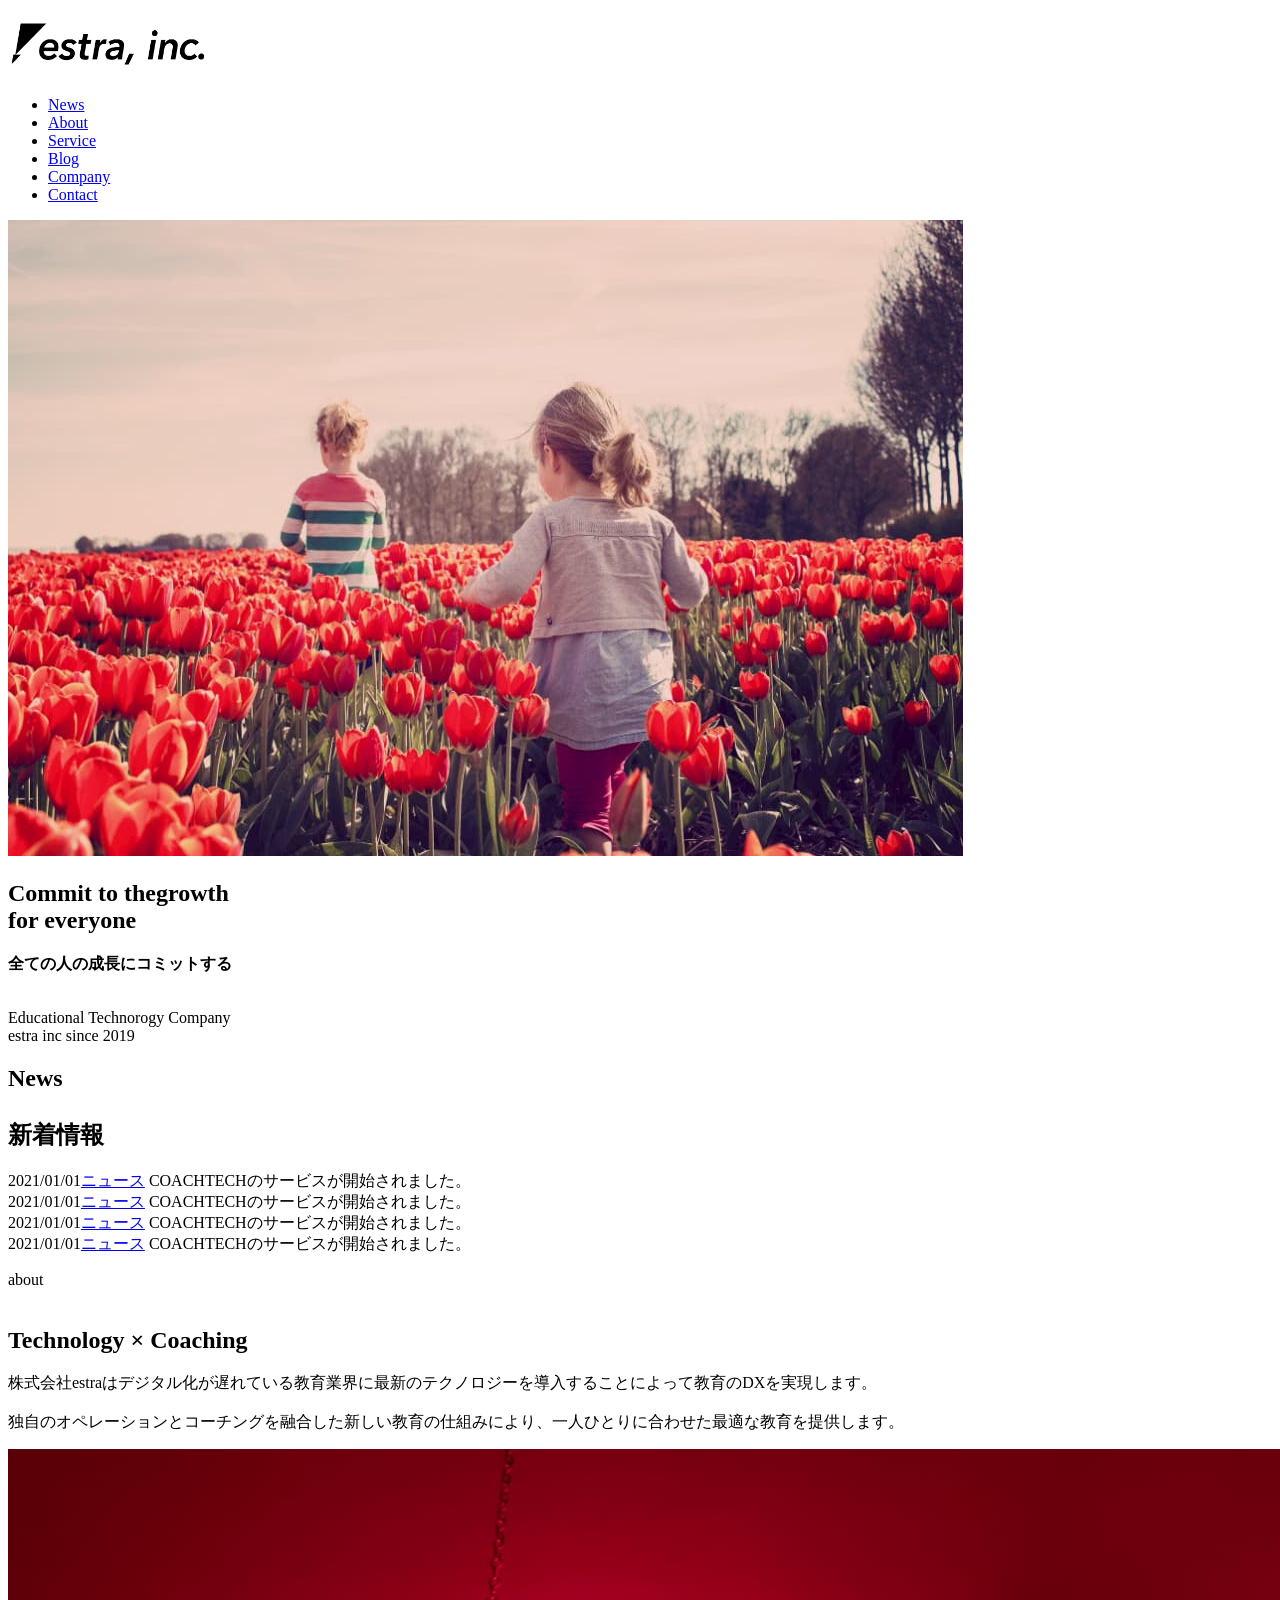
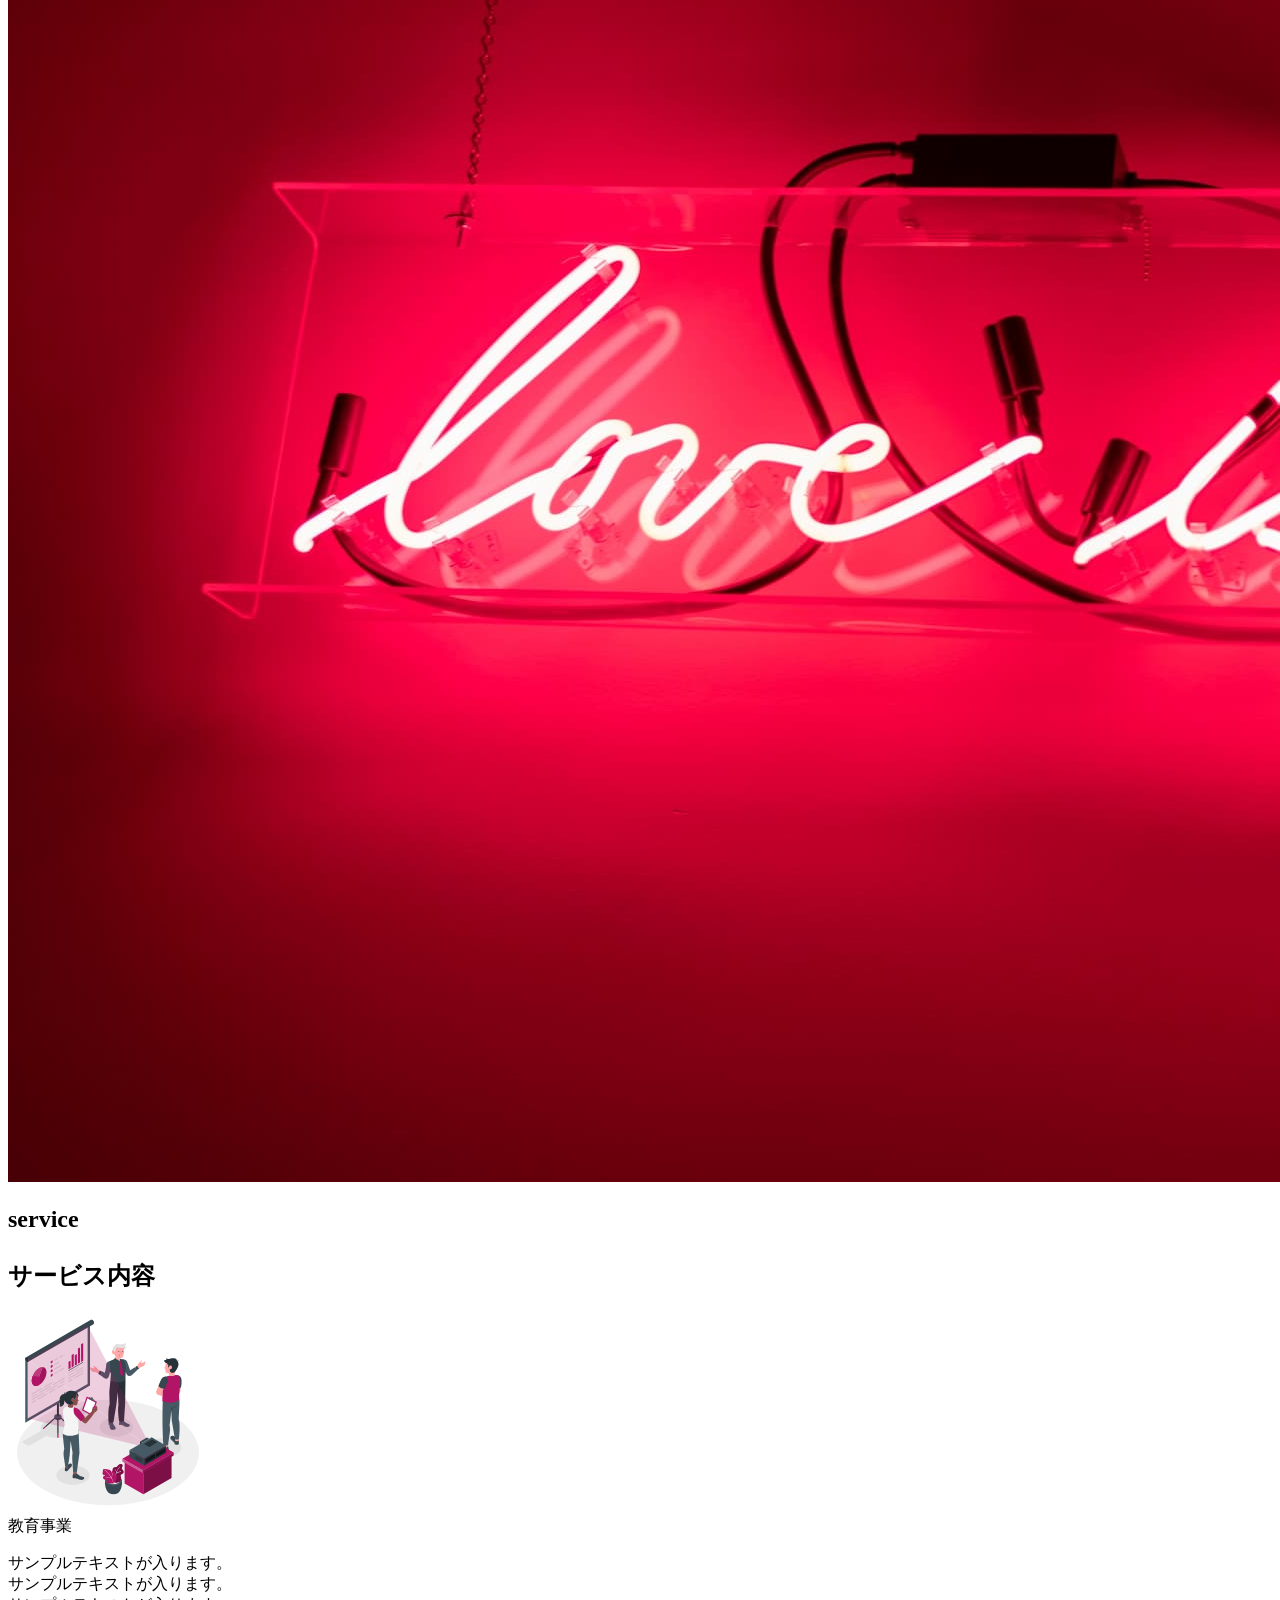
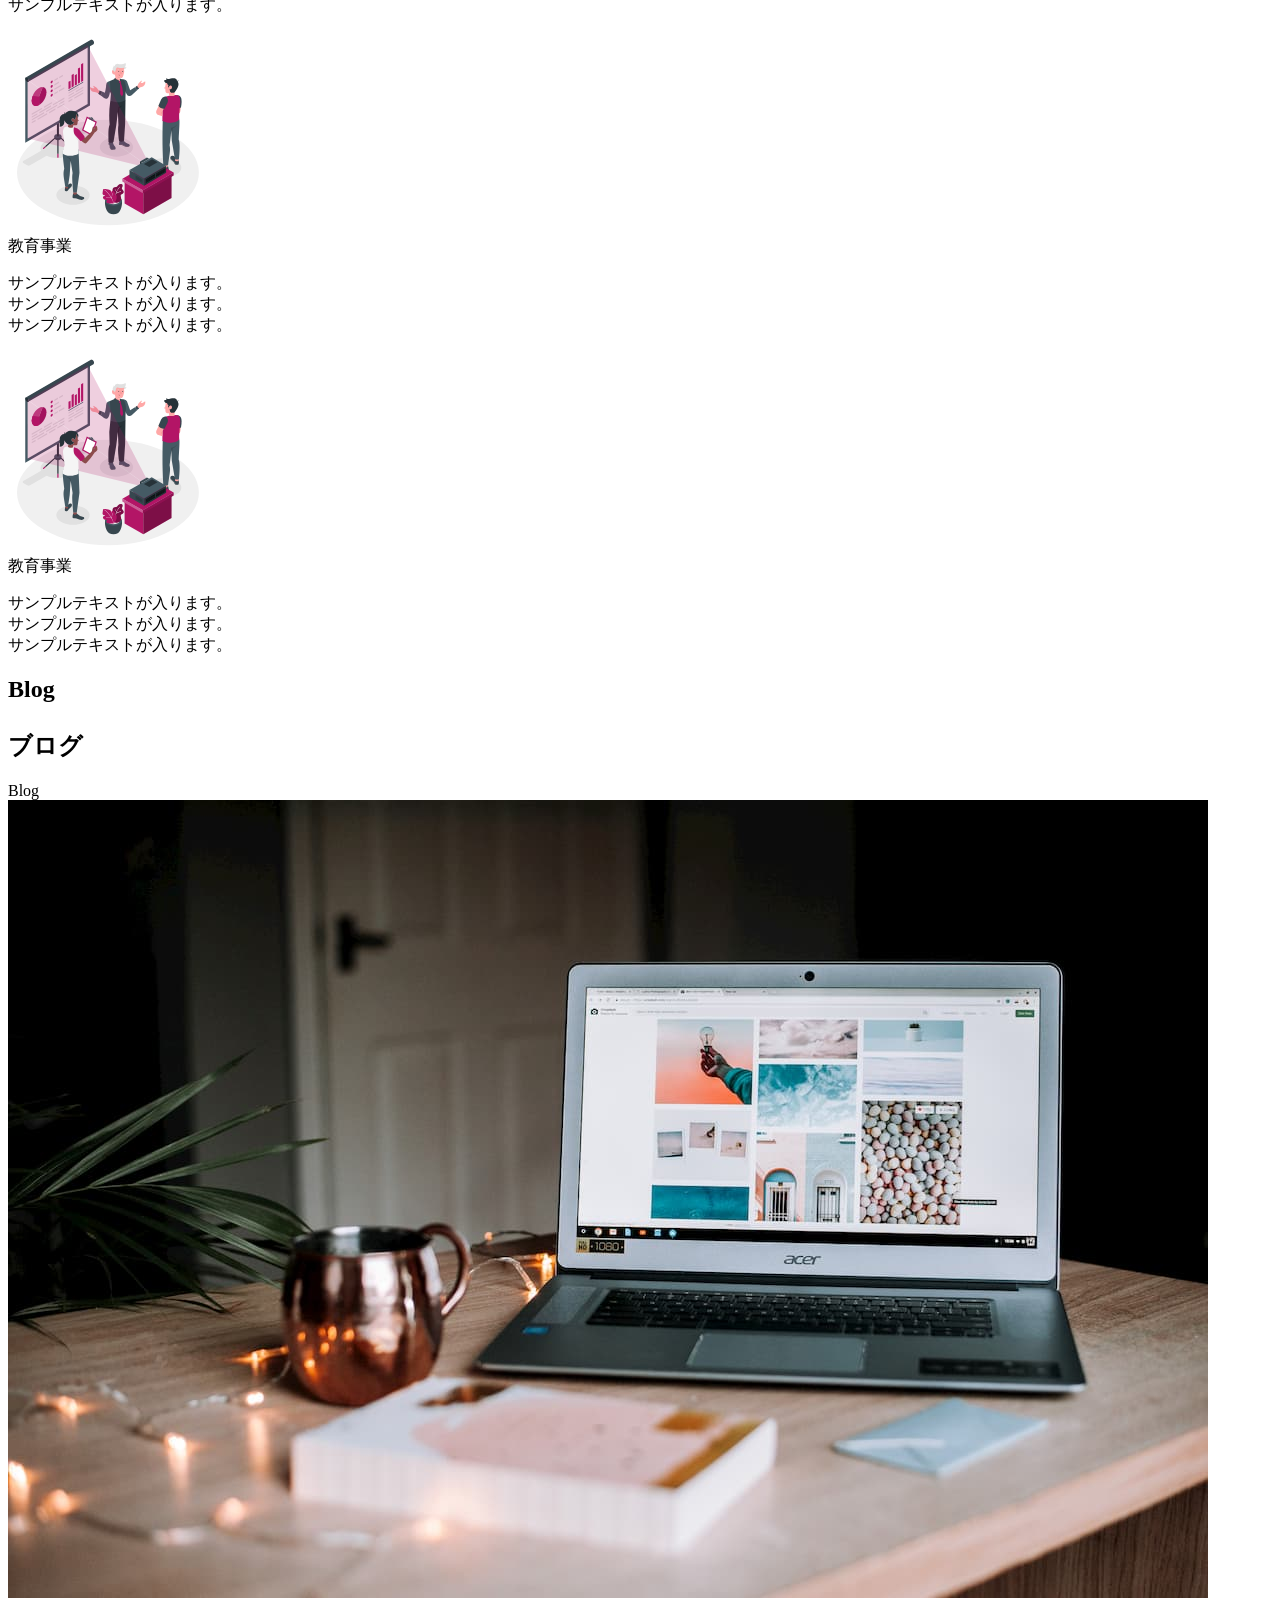
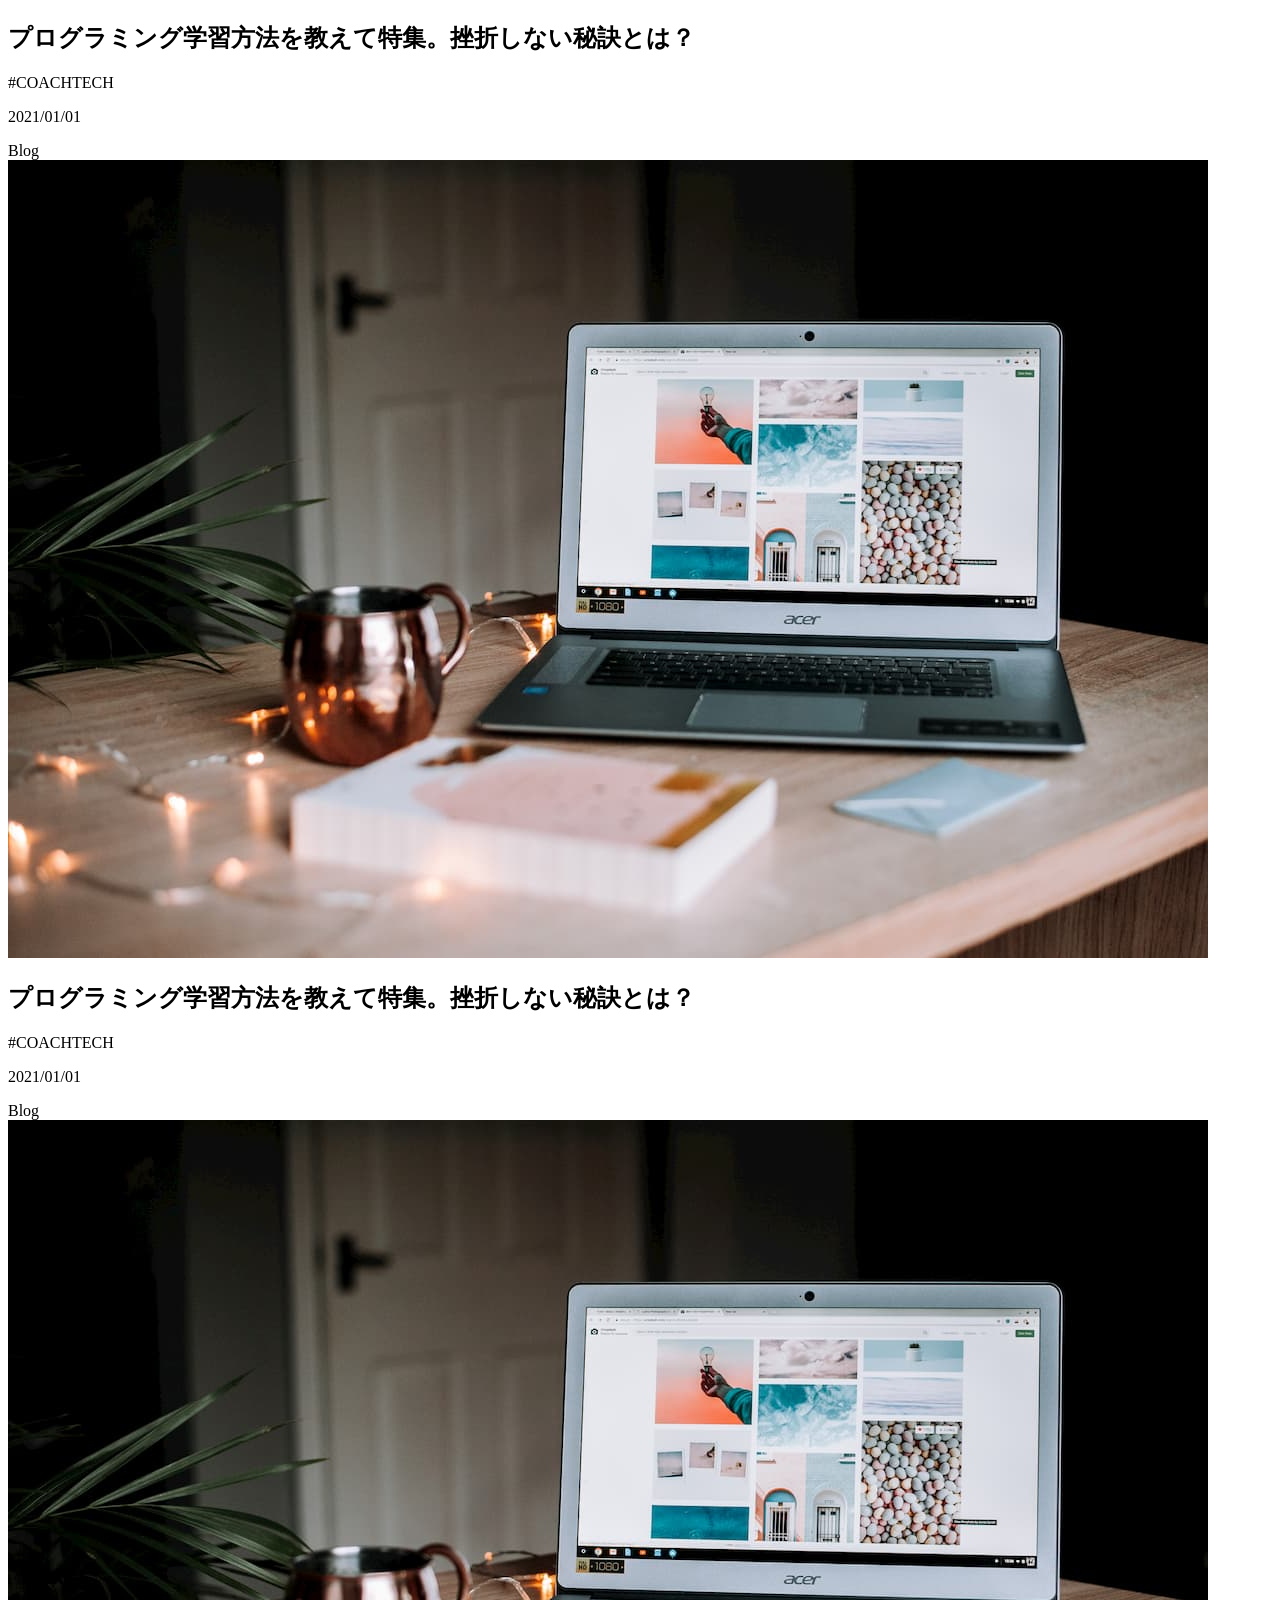
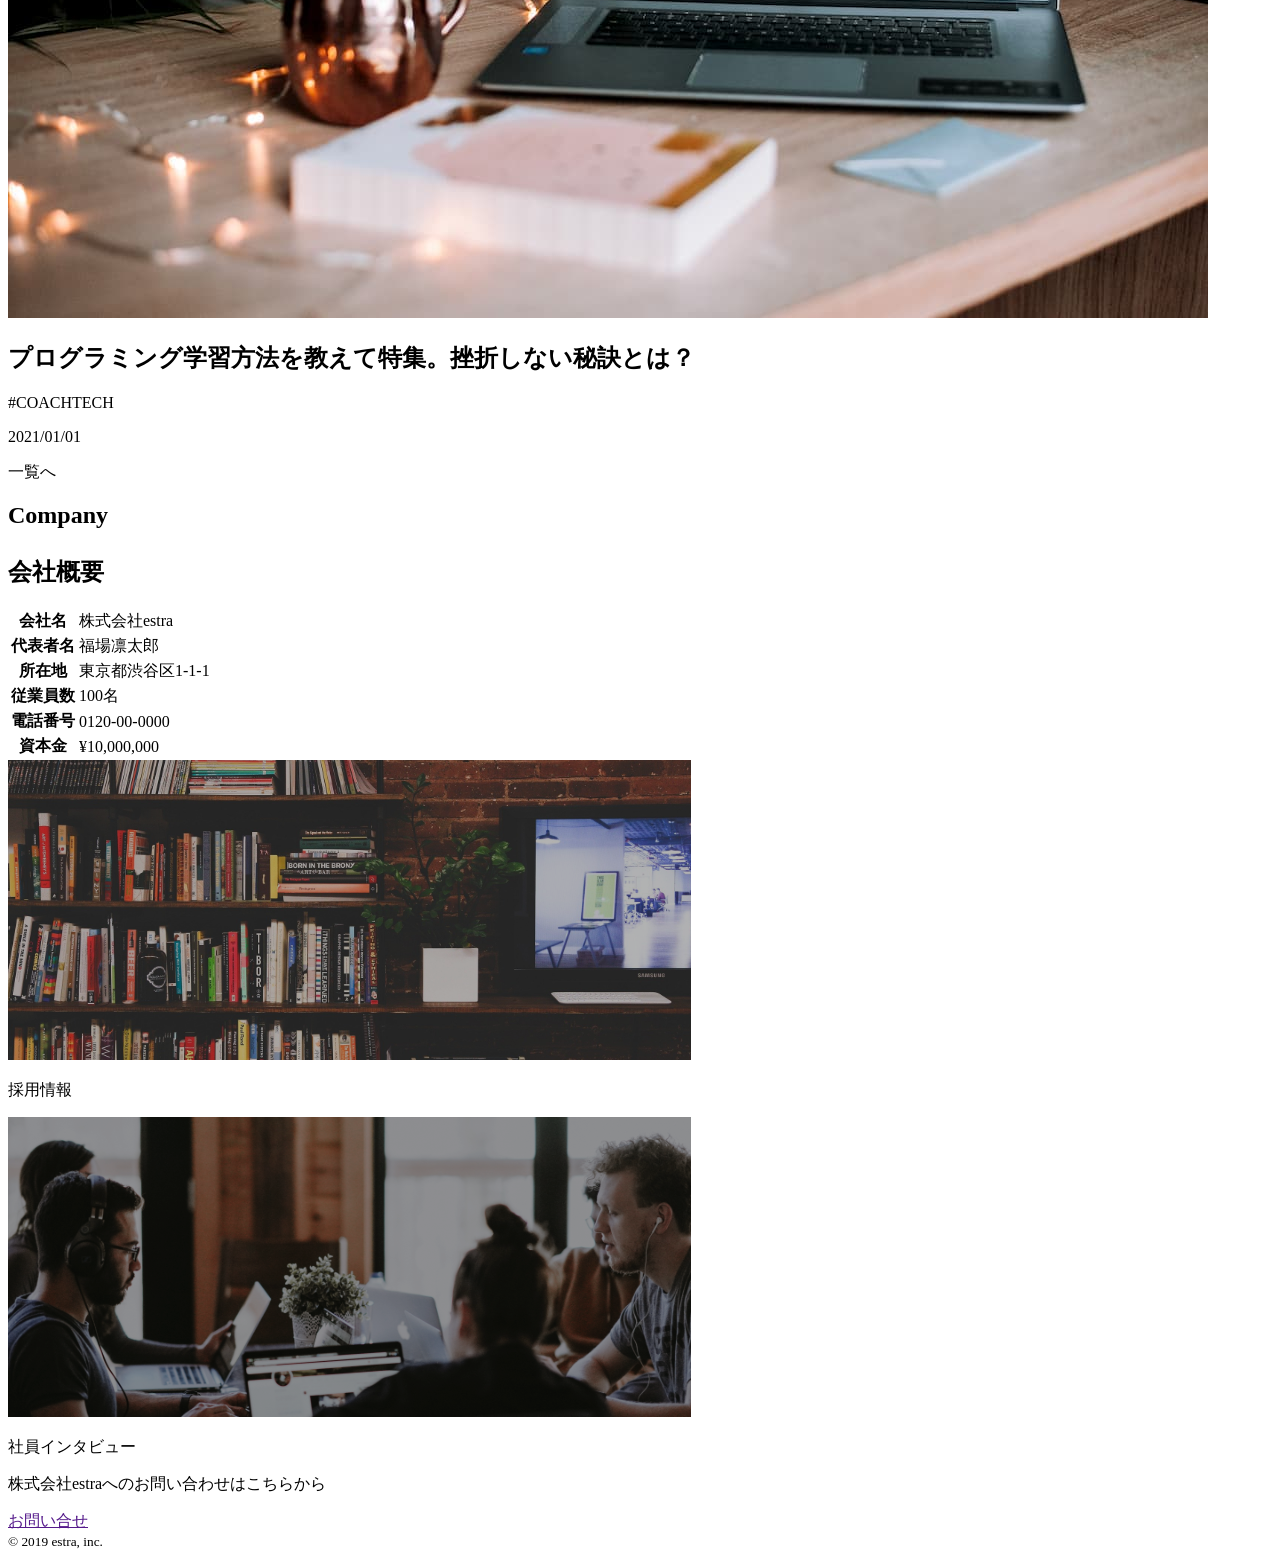
==== index.html @ 67d21d72 "first commit" ====
<!DOCTYPE html>
<html lang="ja">
<head>
  <meta charset="UTF-8">
  <meta name="viewport" content="width=device-width, initial-scale=1.0">
  <link rel="stylesheet" href="css/reset.css" />
  <link rel="stylesheet" href="css/style.css" />

  <link rel="preconnect" href="https://fonts.googleapis.com">
  <link rel="preconnect" href="https://fonts.gstatic.com" crossorigin>
  <link href="https://fonts.googleapis.com/css2?family=Indie+Flower&display=swap" rel="stylesheet">
  <title>20220106</title>
</head>

<body>
  <script src="js/main.js"></script>

  <header class="header">
    <h1 class="header-logo">
      <a href="index.html">
      <img src="img/estra_logo.png"width="200px"height="auto" alt="">
      </a>
    </h1>
    <nav class="header-nav">
      <ul class="header-nav-list">
        <li class="header-nav-item"><a href="news.html">News</a></li>
        <li class="header-nav-item"><a href="index.html">About</a></li>
        <li class="header-nav-item"><a href="service.html">Service</a></li>
        <li class="header-nav-item"><a href="blog.html">Blog</a></li>
        <li class="header-nav-item"><a href="company.html">Company</a></li>
        <li class="header-nav-item"><a href="contact.html">Contact</a></li>
      </ul>
    </nav>
  </header>


  <main  class="main">
    <div class="relative">
      <img class="relative__img" src="img/firstview.jpg" alt="">
      <h2 class="absolute">Commit to the<span class="font_test">growth</span><br>for everyone</h2>
      <strong class="strong">全ての人の<span class="font_test">成長</span>にコミットする</strong>
      <p class="relative"><br>Educational Technorogy Company<br>estra inc since 2019</p>
    </div>


  <div class="news">
    <div class="news__content">
      <h2 class="news__content-ttl"><div class="title-font">News</div><br>新着情報</h2>
        <dl>
          <dt>2021/01/01<a href="#">ニュース</a>  COACHTECHのサービスが開始されました。</dt>
          <dt>2021/01/01<a href="#">ニュース</a>  COACHTECHのサービスが開始されました。</dt>
          <dt>2021/01/01<a href="#">ニュース</a>  COACHTECHのサービスが開始されました。</dt>
          <dt>2021/01/01<a href="#">ニュース</a>  COACHTECHのサービスが開始されました。</dt>
        </dl>
    </div>
  </div>

    <div class="about__content-ttl">
      <div class="title-font">about</div><br>
      <h2 class="tech">Technology × Coaching</h2>
    </div>
    <div class="about">
      <div class="about__content">
        <p>株式会社estraはデジタル化が遅れている教育業界に最新のテクノロジーを導入することによって教育のDXを実現します。<br><br>独自のオペレーションとコーチングを融合した新しい教育の仕組みにより、一人ひとりに合わせた最適な教育を提供します。</p>
      </div>
      <div class="about__img">
        <img src="img/about.jpg" alt="">
      </div>
    </div>


  <div class="service">
    <div class="service__content">
      <h2 class="service__content-ttl"><div class="title-font">service</div><br>サービス内容</h2>
      <div class="grid__parent">
        <div class="box1">
          <div class="service__box1">
            <div class="card__img1">
              <img src="img/service__first.svg"width="200px"height="200px"alt="">
              <div class="service__ttl">教育事業</div>
              <p>サンプルテキストが入ります。<br>サンプルテキストが入ります。<br>サンプルテキストが入ります。</p>
            </div>
          </div>
        </div>
        <div class="box2">
          <div class="service__box2">
            <div class="service__img2">
              <img src="img/service__first.svg"width="200px"height="200px"alt="">
              <div class="service__ttl">教育事業</div>
              <p>サンプルテキストが入ります。<br>サンプルテキストが入ります。<br>サンプルテキストが入ります。</p>
            </div>
          </div>
        </div>
        <div class="box3">
          <div class="service__box3">
            <div class="service__img2">
              <img src="img/service__first.svg"width="200px"height="200px"alt="">
              <div class="service__ttl">教育事業</div>
              <p>サンプルテキストが入ります。<br>サンプルテキストが入ります。<br>サンプルテキストが入ります。</p>
            </div>
          </div>
        </div>
      </div>
    </div>
  </div>




<div class="blog">
  <div class="blog__content">
    <h2 class="blog__content-ttl"><div class="title-font">Blog</div><br>ブログ</h2>
    <div class="flex__item">
      <div class="practice__card">
        <div class="card__cat">Blog</div>
          <div class="card__img">
            <img src="img/blog__first.jpg" alt="">
          </div>
        <div class="card__content">
          <h2 class="card__ttl">プログラミング学習方法を教えて特集。挫折しない秘訣とは？</h2>
          <div class="tag">
            <p class="card__tag">#COACHTECH</p>
            <p class="card__date">2021/01/01</p>
          </div>
        </div>
      </div>
      <div class="practice__card">
        <div class="card__cat">Blog</div>
          <div class="card__img">
            <img src="img/blog__first.jpg" alt="">
          </div>
        <div class="card__content">
          <h2 class="card__ttl">プログラミング学習方法を教えて特集。挫折しない秘訣とは？</h2>
          <div class="tag">
            <p class="card__tag">#COACHTECH</p>
            <p class="card__date">2021/01/01</p>
          </div>
        </div>
      </div>
      <div class="practice__card">
        <div class="card__cat">Blog</div>
          <div class="card__img">
            <img src="img/blog__first.jpg" alt="">
          </div>
        <div class="card__content">
          <h2 class="card__ttl">プログラミング学習方法を教えて特集。挫折しない秘訣とは？</h2>
        <div class="tag">
          <p class="card__tag">#COACHTECH</p>
          <p class="card__date">2021/01/01</p>
        </div>
      </div>
    </div>
  </div>
    <a class="list__btn">一覧へ</a>
</div>


<div class="company">
  <div class="company__content">
    <h2 class="company__content-ttl"><div class="title-font">Company</div><br>会社概要</h2></div>
      <table>
        <tr>
          <th>会社名</th>
          <td>株式会社estra</td>
        </tr>
        <tr>
          <th>代表者名</th>
          <td>福場凛太郎</td>
        </tr>
        <tr>
          <th>所在地</th>
          <td>東京都渋谷区1-1-1</td>
        </tr>
        <tr>
          <th>従業員数</th>
          <td>100名</td>
        </tr>
        <tr>
          <th>電話番号</th>
          <td>0120-00-0000</td>
        </tr>
        <tr>
          <th>資本金</th>
          <td>¥10,000,000</td>
        </tr>
      </table>
    </div>
  </div>
</div>





    <div class="link">
      <div class="recruit">
        <img class="recruit"src="img/recruit.png" alt="">
        <p class="absolute1">採用情報</p>
      </div>
      <div class="interview">
        <img class="interview"src="img/interview.png" alt="">
        <p class="absolute2">社員インタビュー</p>
      </div>
    </div>


    <p class="cv">株式会社estraへのお問い合わせはこちらから</p>
      <div class="v_line_fix"></div>
      <a href=""class="cv_btn">お問い合せ</a>


</main>











    <footer">
      <div class="footer__content">
        <small>&copy; 2019 estra, inc.</small>
      </div>
    </footer>




  </body>
</html>
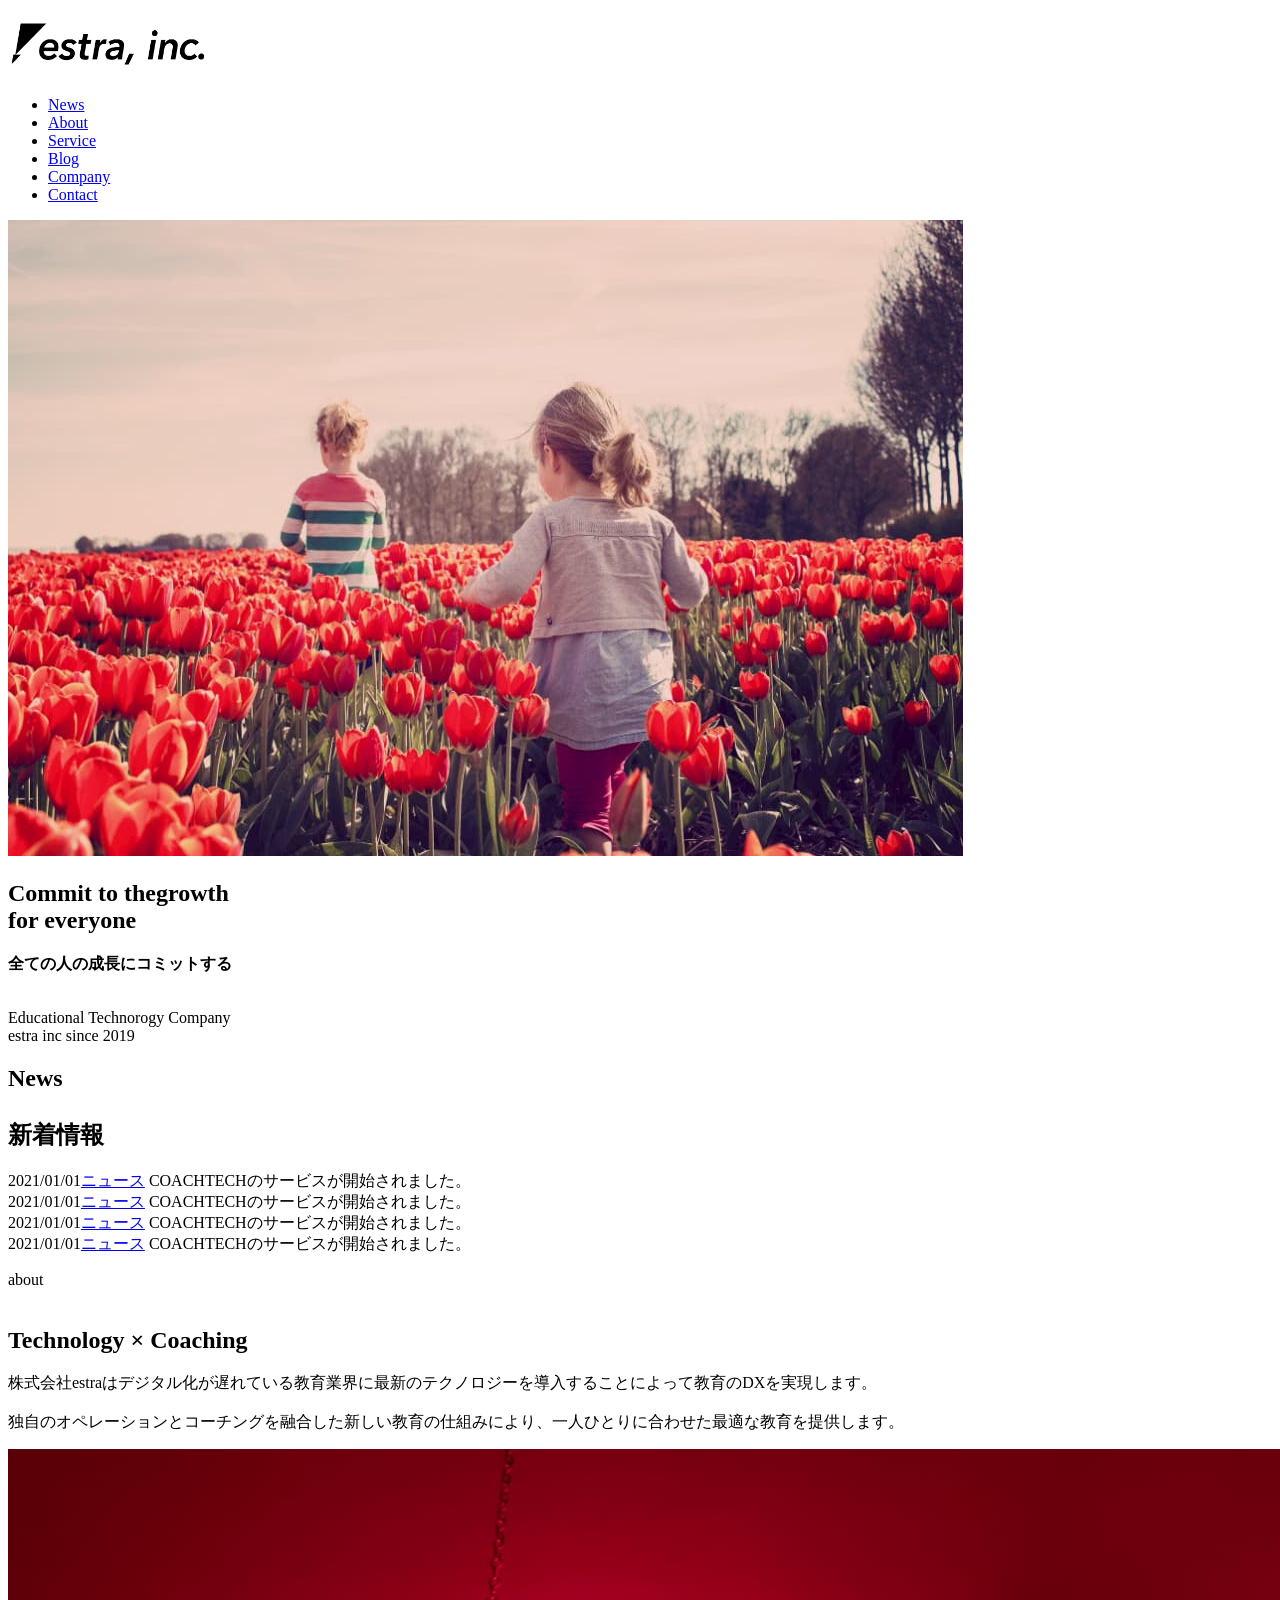
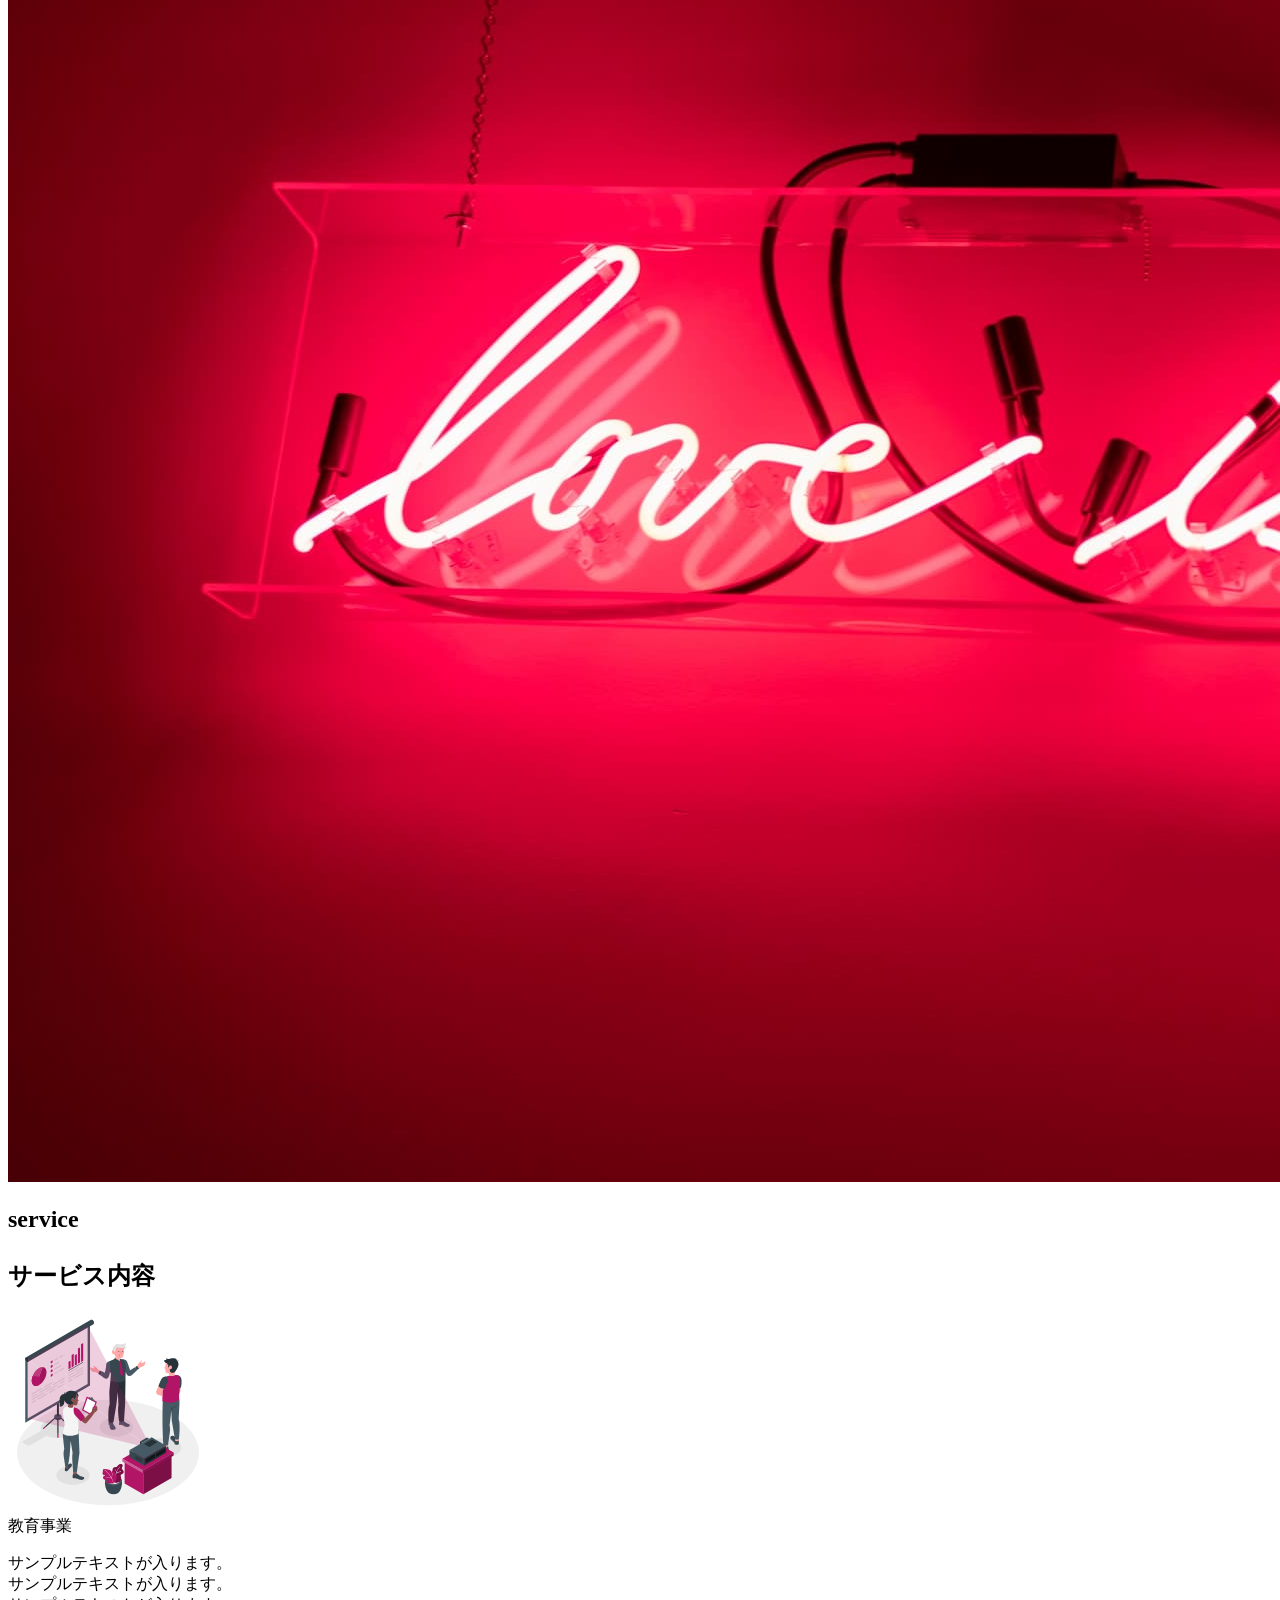
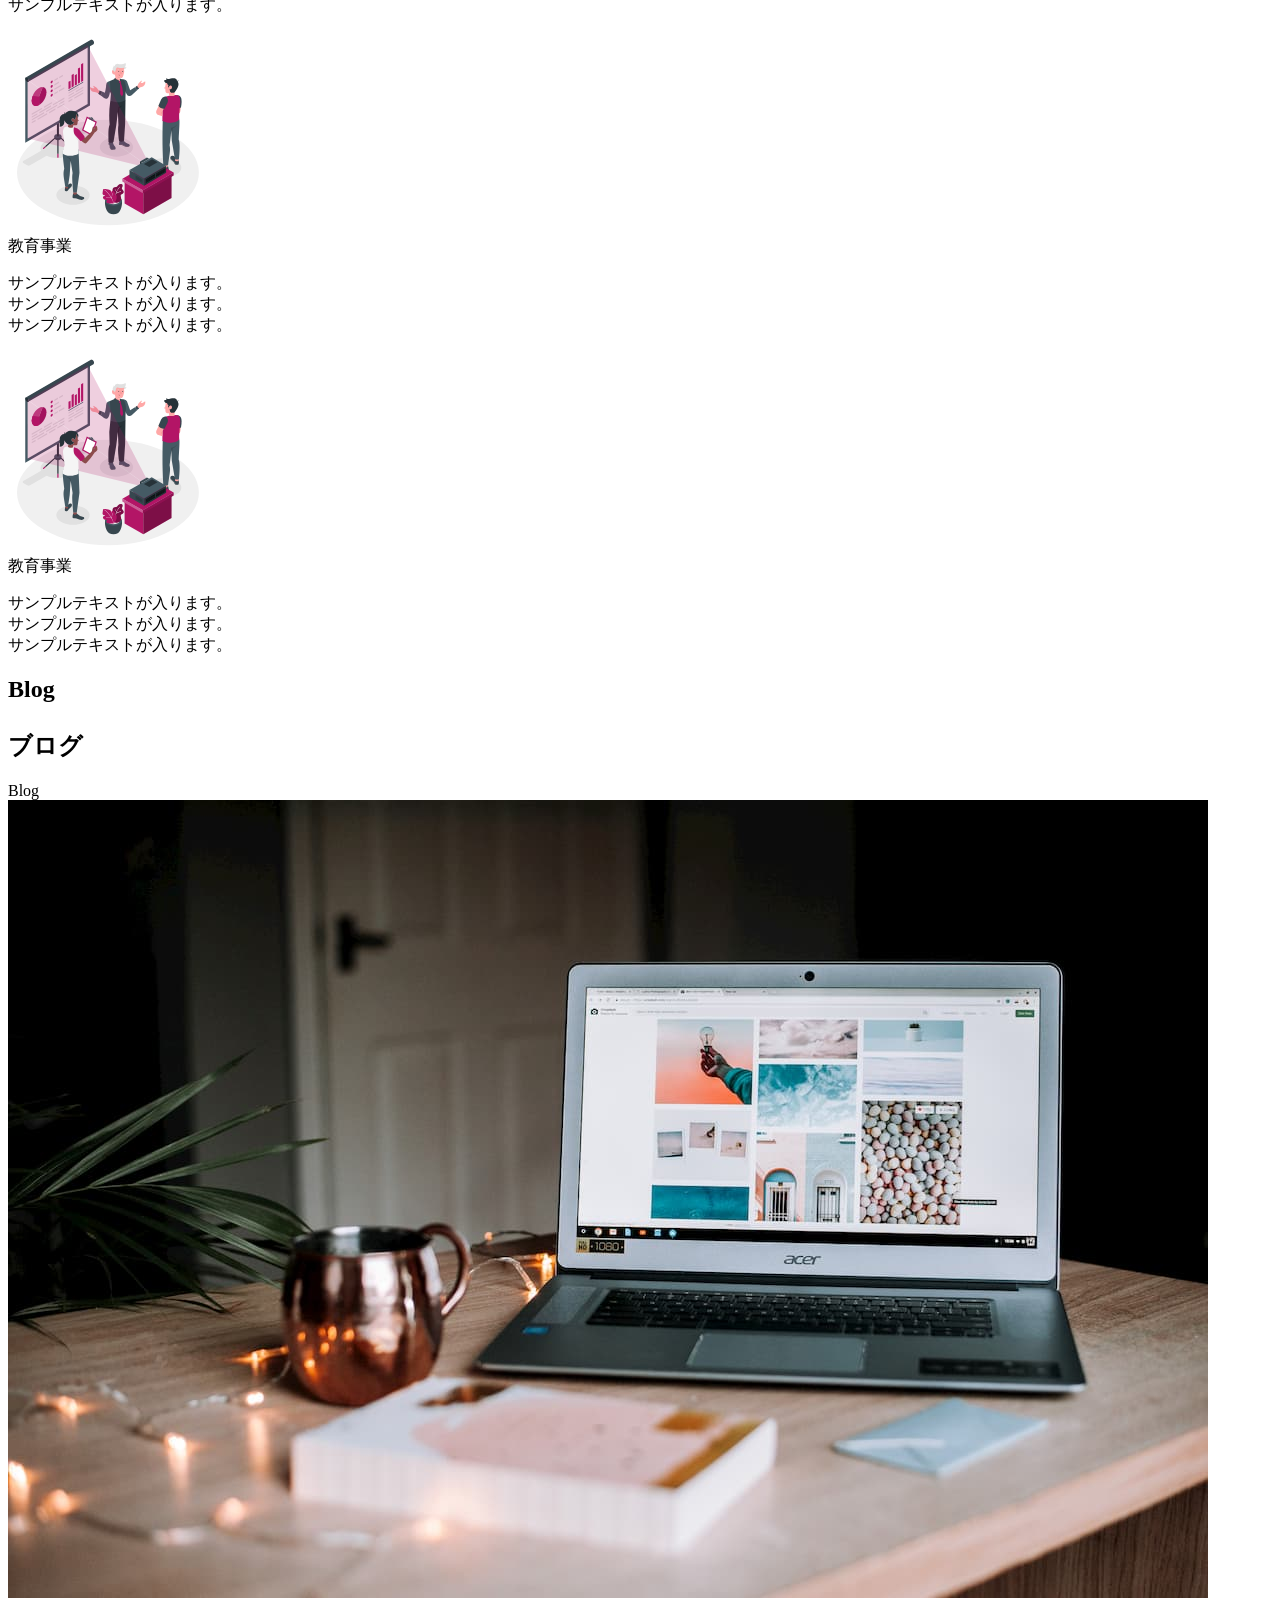
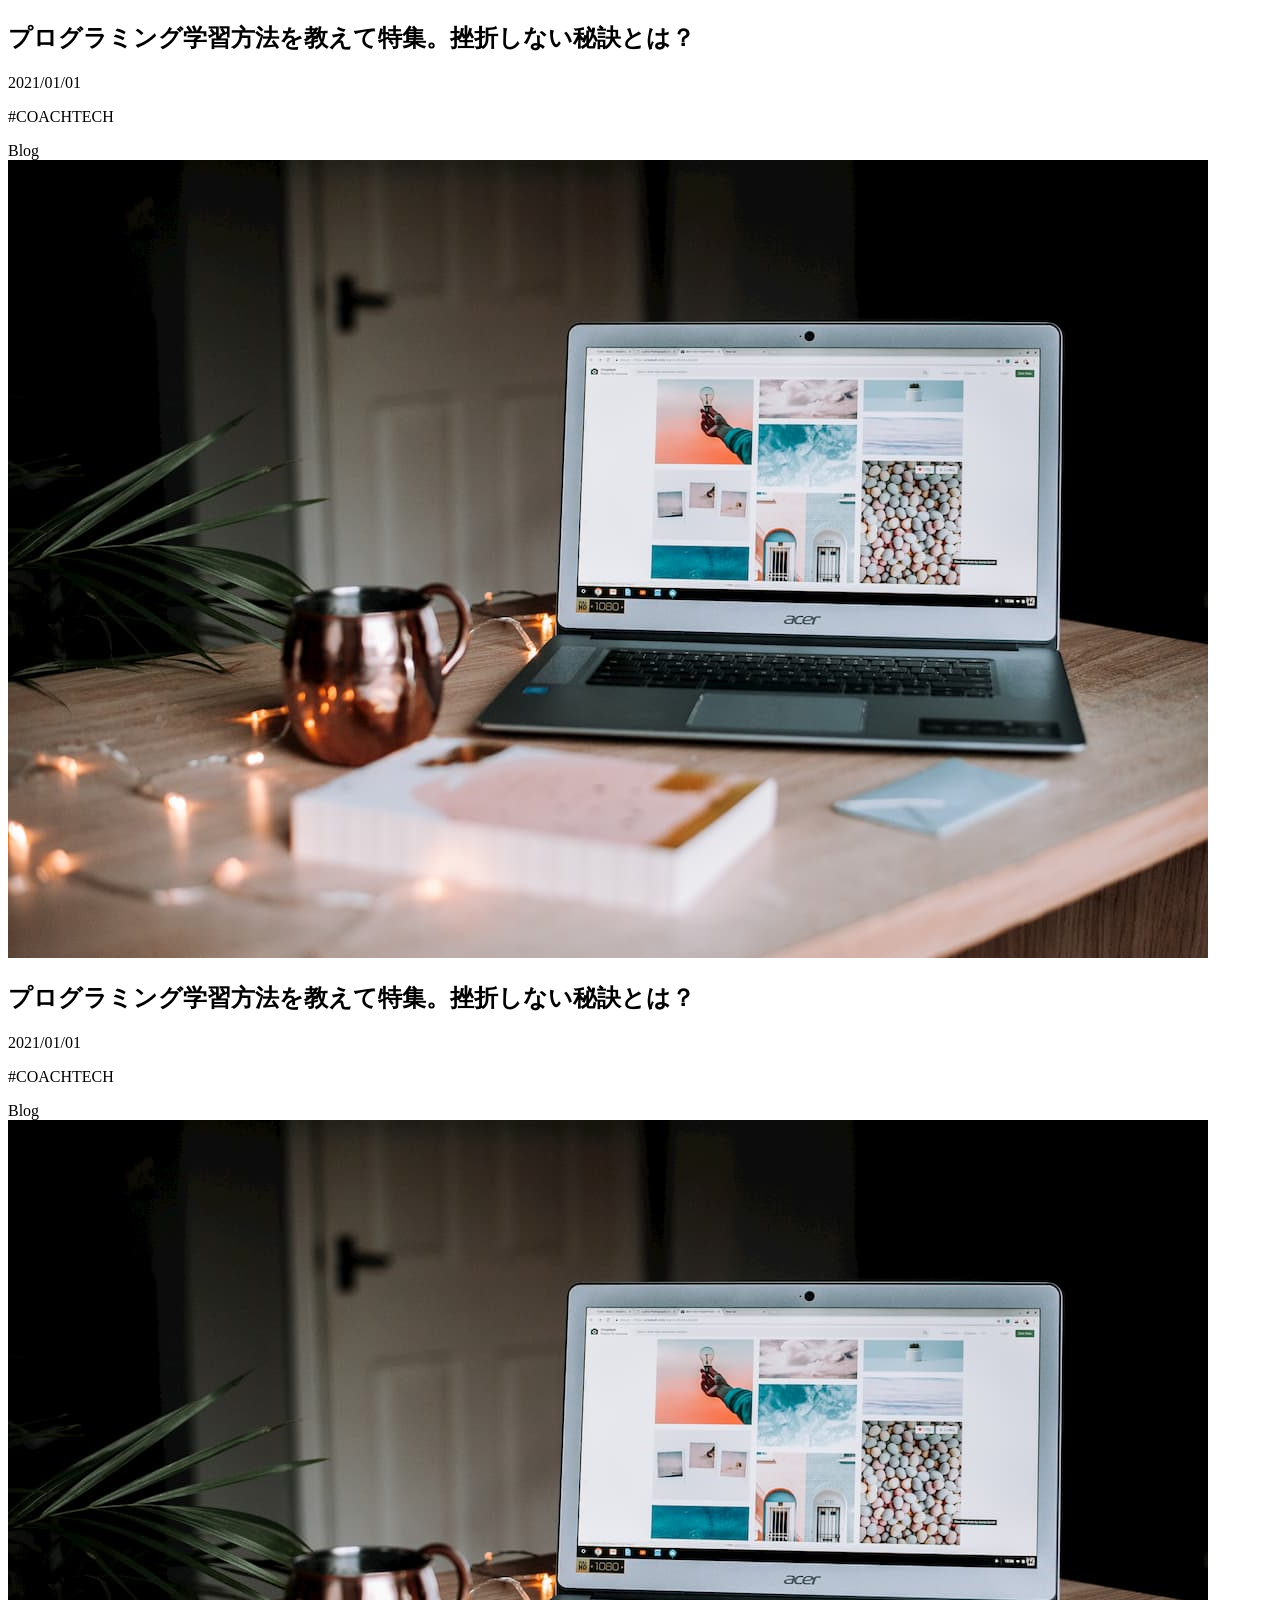
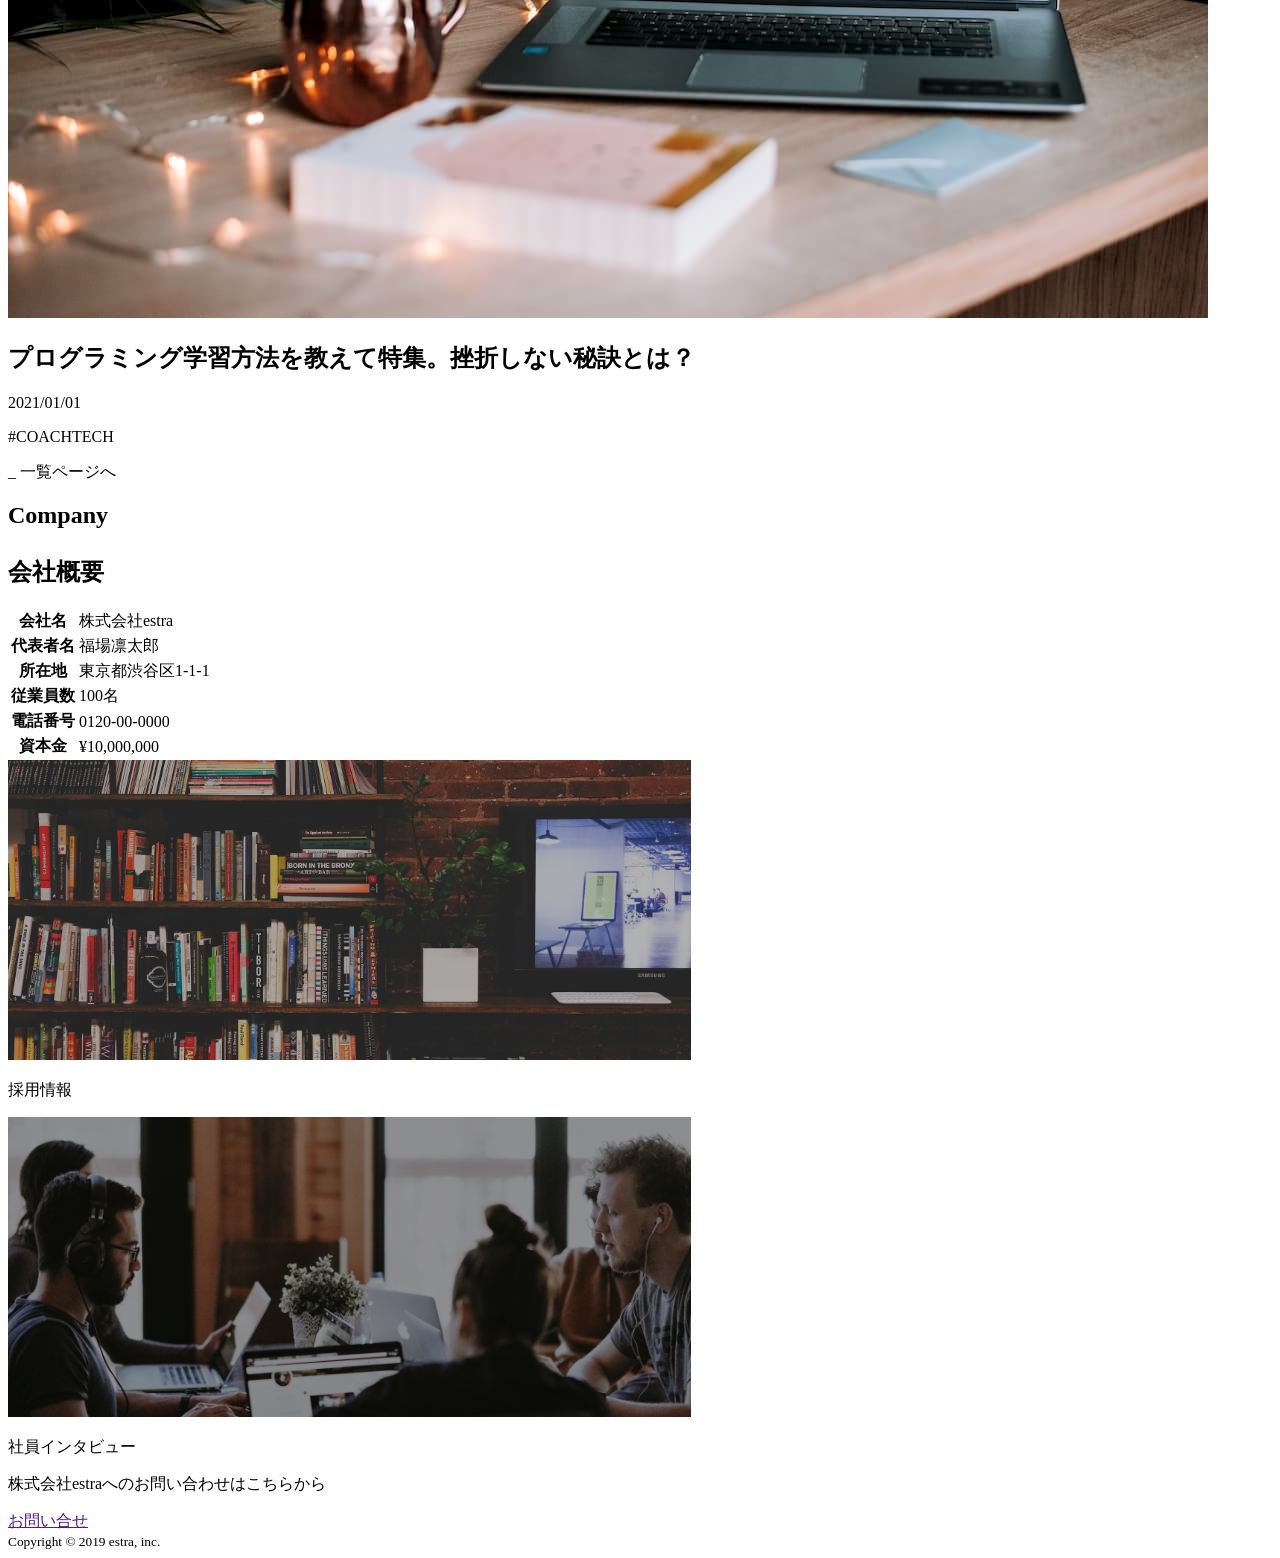
==== commit c8da0a68: "firstcommit" ====
--- a/index.html
+++ b/index.html
@@ -42,10 +42,9 @@
       <p class="relative"><br>Educational Technorogy Company<br>estra inc since 2019</p>
     </div>
 
-
+  <h2 class="news__content-ttl"><div class="title-font">News</div><br>新着情報</h2>
   <div class="news">
     <div class="news__content">
-      <h2 class="news__content-ttl"><div class="title-font">News</div><br>新着情報</h2>
         <dl>
           <dt>2021/01/01<a href="#">ニュース</a>  COACHTECHのサービスが開始されました。</dt>
           <dt>2021/01/01<a href="#">ニュース</a>  COACHTECHのサービスが開始されました。</dt>
@@ -107,51 +106,55 @@
 
 
 
-<div class="blog">
-  <div class="blog__content">
-    <h2 class="blog__content-ttl"><div class="title-font">Blog</div><br>ブログ</h2>
-    <div class="flex__item">
-      <div class="practice__card">
-        <div class="card__cat">Blog</div>
+
+  <div class="blog">
+    <div class="blog__content">
+      <h2 class="blog__content-ttl"><div class="title-font">Blog</div><br>ブログ</h2>
+      <div class="flex__item">
+        <div class="practice__card">
+          <div class="card__cat">Blog</div>
           <div class="card__img">
             <img src="img/blog__first.jpg" alt="">
           </div>
-        <div class="card__content">
-          <h2 class="card__ttl">プログラミング学習方法を教えて特集。挫折しない秘訣とは？</h2>
-          <div class="tag">
-            <p class="card__tag">#COACHTECH</p>
-            <p class="card__date">2021/01/01</p>
-          </div>
-        </div>
-      </div>
-      <div class="practice__card">
-        <div class="card__cat">Blog</div>
-          <div class="card__img">
-            <img src="img/blog__first.jpg" alt="">
-          </div>
-        <div class="card__content">
-          <h2 class="card__ttl">プログラミング学習方法を教えて特集。挫折しない秘訣とは？</h2>
-          <div class="tag">
-            <p class="card__tag">#COACHTECH</p>
-            <p class="card__date">2021/01/01</p>
-          </div>
-        </div>
-      </div>
-      <div class="practice__card">
-        <div class="card__cat">Blog</div>
-          <div class="card__img">
-            <img src="img/blog__first.jpg" alt="">
-          </div>
-        <div class="card__content">
-          <h2 class="card__ttl">プログラミング学習方法を教えて特集。挫折しない秘訣とは？</h2>
-        <div class="tag">
-          <p class="card__tag">#COACHTECH</p>
-          <p class="card__date">2021/01/01</p>
-        </div>
-      </div>
-    </div>
-  </div>
-    <a class="list__btn">一覧へ</a>
+          <div class="card__content">
+            <h2 class="card__ttl">プログラミング学習方法を教えて特集。挫折しない秘訣とは？</h2>
+            <div class="tag">
+              <p>2021/01/01</p>
+              <p>#COACHTECH</p>
+            </div>
+          </div>
+        </div>
+        <div class="practice__card">
+          <div class="card__cat">Blog</div>
+            <div class="card__img">
+              <img src="img/blog__first.jpg" alt="">
+            </div>
+          <div class="card__content">
+            <h2 class="card__ttl">プログラミング学習方法を教えて特集。挫折しない秘訣とは？</h2>
+              <div class="tag">
+                <p>2021/01/01</p>
+                <p>#COACHTECH</p>
+              </div>
+            </div>
+          </div>
+        <div class="practice__card">
+          <div class="card__cat">Blog</div>
+            <div class="card__img">
+              <img src="img/blog__first.jpg" alt="">
+            </div>
+          <div class="card__content">
+            <h2 class="card__ttl">プログラミング学習方法を教えて特集。挫折しない秘訣とは？</h2>
+            <div class="tag">
+              <p>2021/01/01</p>
+              <p>#COACHTECH</p>
+            </div>
+          </div>
+        </div>
+    </div>
+  </div>
+    <div class="blog_link">_
+      <a class="list__btn">一覧ページへ</a>
+    </div>
 </div>
 
 
@@ -206,7 +209,7 @@
 
     <p class="cv">株式会社estraへのお問い合わせはこちらから</p>
       <div class="v_line_fix"></div>
-      <a href=""class="cv_btn">お問い合せ</a>
+      <a href=""class="cv_btn"> お問い合せ</a>
 
 
 </main>
@@ -222,8 +225,8 @@
 
 
     <footer">
-      <div class="footer__content">
-        <small>&copy; 2019 estra, inc.</small>
+      <div class="footer">
+        <small>Copyright &copy; 2019 estra, inc.</small>
       </div>
     </footer>
 
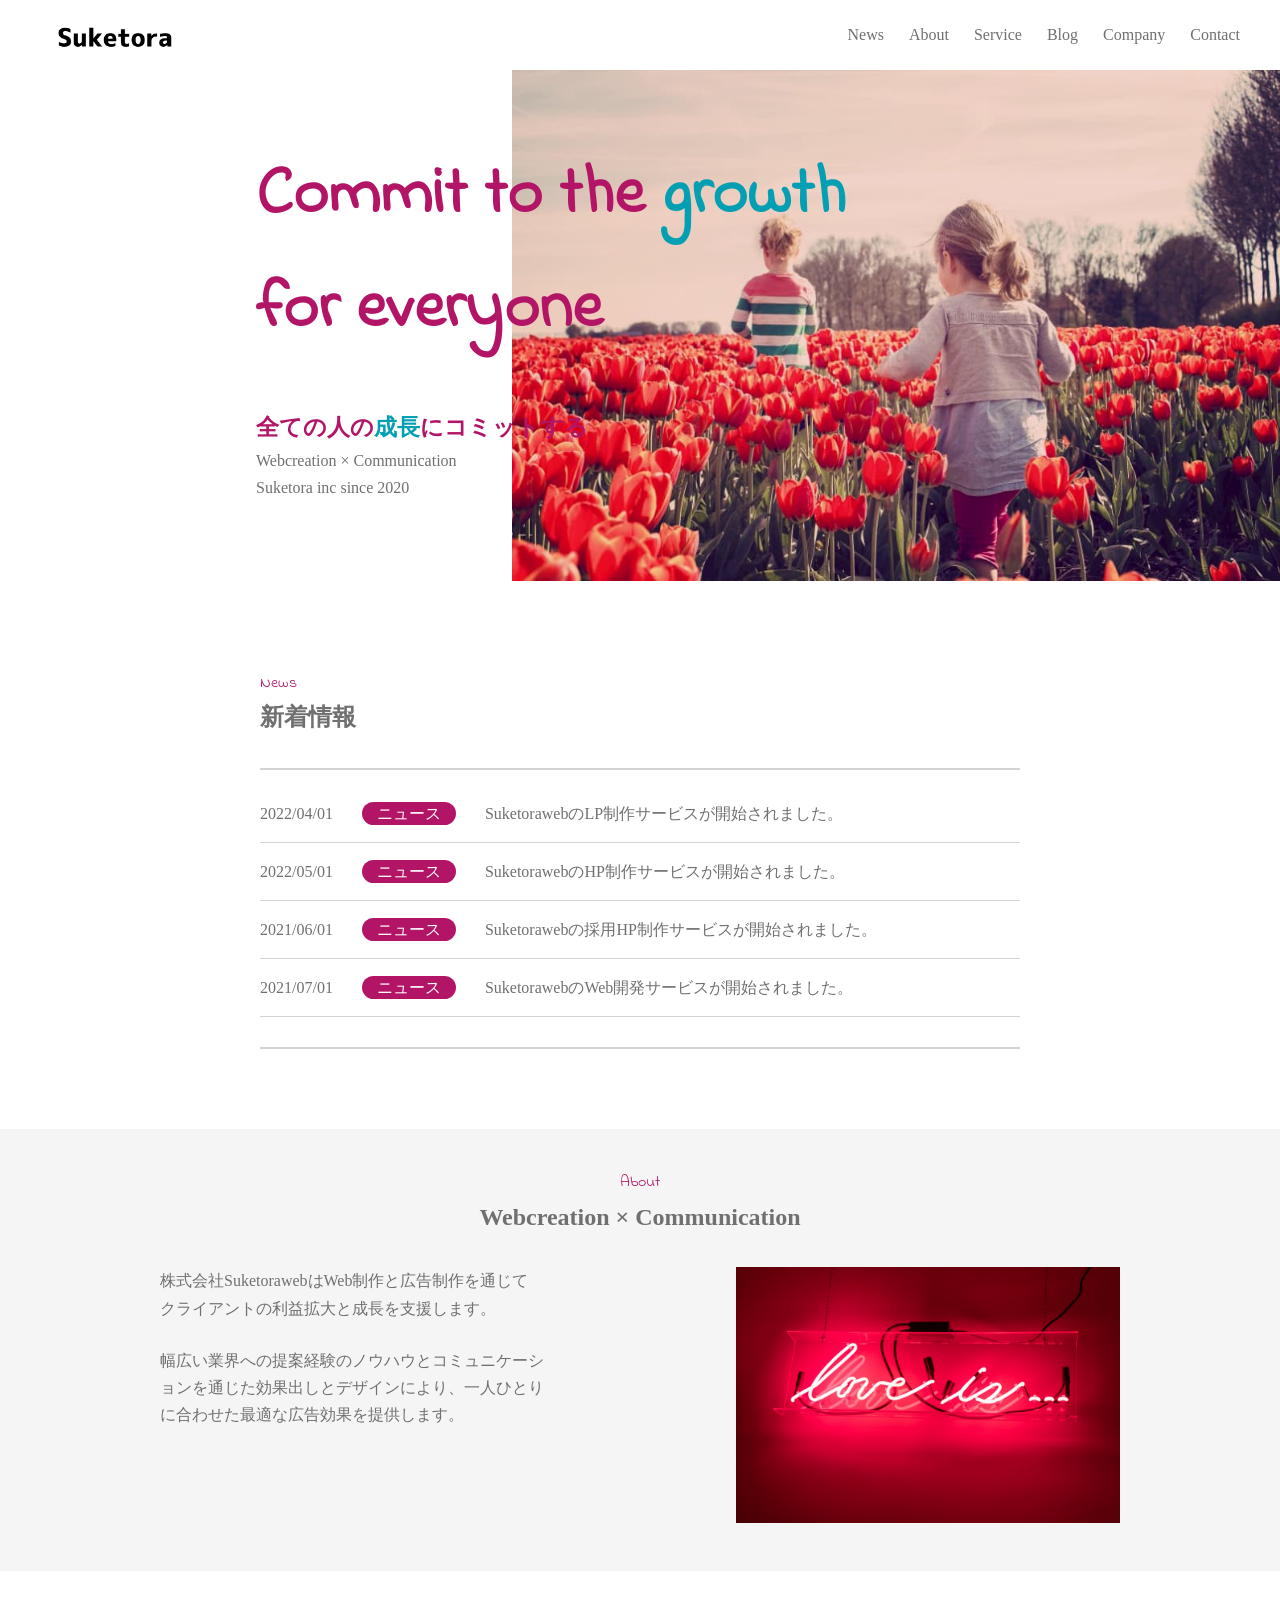
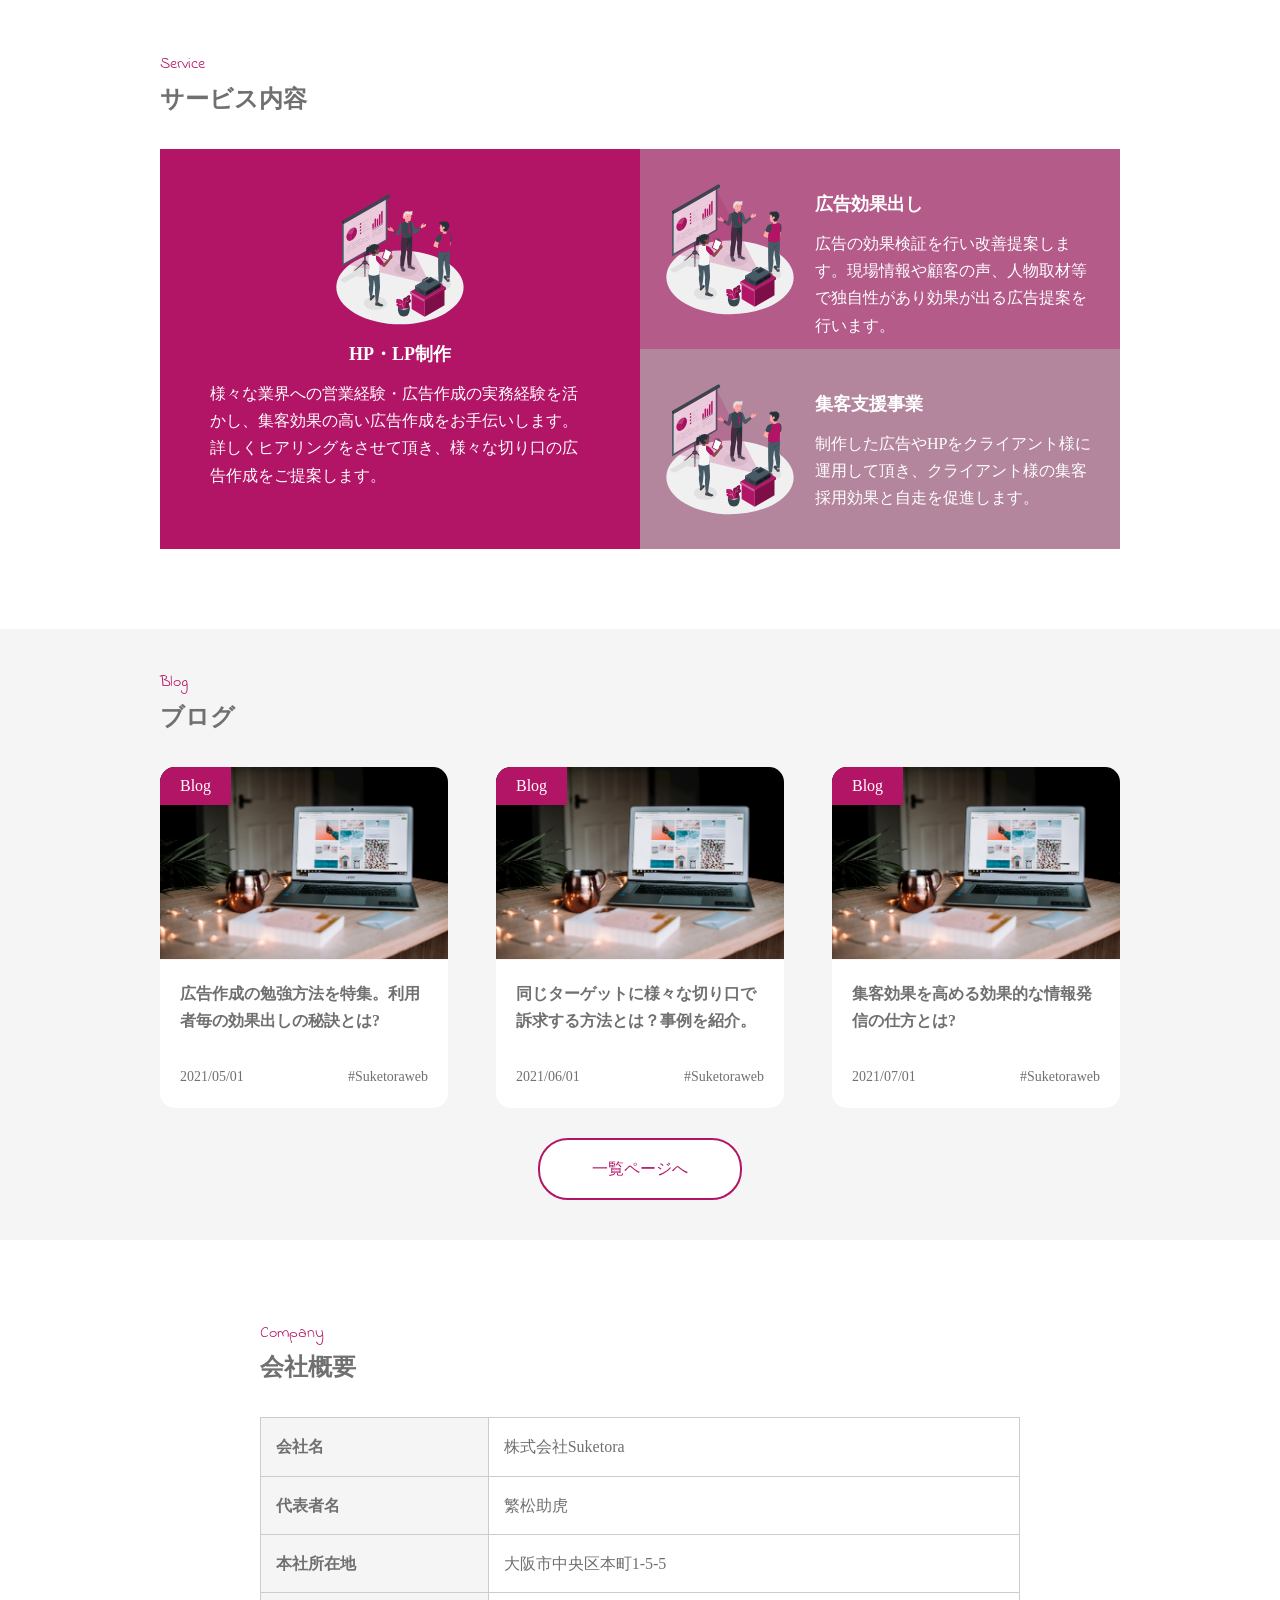
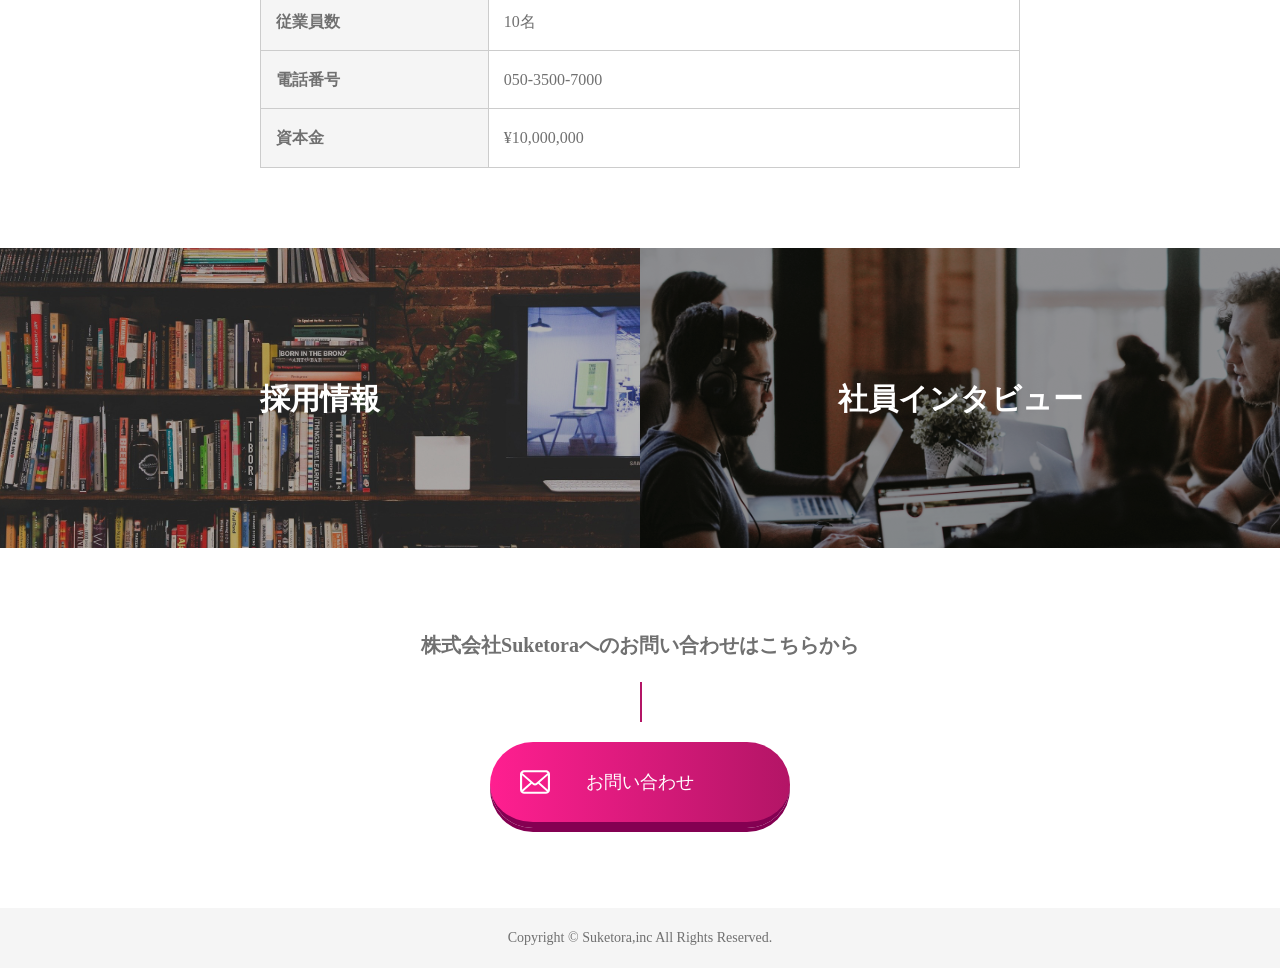
==== commit 36b347c9: "update" ====
--- a/index.html
+++ b/index.html
@@ -1,237 +1,222 @@
 <!DOCTYPE html>
-<html lang="ja">
+<html lang="jp">
 <head>
-  <meta charset="UTF-8">
-  <meta name="viewport" content="width=device-width, initial-scale=1.0">
-  <link rel="stylesheet" href="css/reset.css" />
-  <link rel="stylesheet" href="css/style.css" />
-
-  <link rel="preconnect" href="https://fonts.googleapis.com">
-  <link rel="preconnect" href="https://fonts.gstatic.com" crossorigin>
-  <link href="https://fonts.googleapis.com/css2?family=Indie+Flower&display=swap" rel="stylesheet">
-  <title>20220106</title>
+    <meta charset="UTF-8">
+    <meta name="viewport" content="width=device-width, initial-scale=1.0">
+    <link rel="stylesheet" href="css/reset.css">
+    <link rel="stylesheet" href="css/style.css">
+    <title>CSS</title>
+    <link rel="preconnect" href="https://fonts.gstatic.com">
+    <link href="https://fonts.googleapis.com/css2?family=Indie+Flower&display=swap" rel="stylesheet">
 </head>
-
 <body>
-  <script src="js/main.js"></script>
-
-  <header class="header">
-    <h1 class="header-logo">
-      <a href="index.html">
-      <img src="img/estra_logo.png"width="200px"height="auto" alt="">
-      </a>
-    </h1>
-    <nav class="header-nav">
-      <ul class="header-nav-list">
-        <li class="header-nav-item"><a href="news.html">News</a></li>
-        <li class="header-nav-item"><a href="index.html">About</a></li>
-        <li class="header-nav-item"><a href="service.html">Service</a></li>
-        <li class="header-nav-item"><a href="blog.html">Blog</a></li>
-        <li class="header-nav-item"><a href="company.html">Company</a></li>
-        <li class="header-nav-item"><a href="contact.html">Contact</a></li>
-      </ul>
-    </nav>
-  </header>
-
-
-  <main  class="main">
-    <div class="relative">
-      <img class="relative__img" src="img/firstview.jpg" alt="">
-      <h2 class="absolute">Commit to the<span class="font_test">growth</span><br>for everyone</h2>
-      <strong class="strong">全ての人の<span class="font_test">成長</span>にコミットする</strong>
-      <p class="relative"><br>Educational Technorogy Company<br>estra inc since 2019</p>
-    </div>
-
-  <h2 class="news__content-ttl"><div class="title-font">News</div><br>新着情報</h2>
-  <div class="news">
-    <div class="news__content">
-        <dl>
-          <dt>2021/01/01<a href="#">ニュース</a>  COACHTECHのサービスが開始されました。</dt>
-          <dt>2021/01/01<a href="#">ニュース</a>  COACHTECHのサービスが開始されました。</dt>
-          <dt>2021/01/01<a href="#">ニュース</a>  COACHTECHのサービスが開始されました。</dt>
-          <dt>2021/01/01<a href="#">ニュース</a>  COACHTECHのサービスが開始されました。</dt>
-        </dl>
-    </div>
-  </div>
-
-    <div class="about__content-ttl">
-      <div class="title-font">about</div><br>
-      <h2 class="tech">Technology × Coaching</h2>
-    </div>
-    <div class="about">
-      <div class="about__content">
-        <p>株式会社estraはデジタル化が遅れている教育業界に最新のテクノロジーを導入することによって教育のDXを実現します。<br><br>独自のオペレーションとコーチングを融合した新しい教育の仕組みにより、一人ひとりに合わせた最適な教育を提供します。</p>
-      </div>
-      <div class="about__img">
-        <img src="img/about.jpg" alt="">
-      </div>
-    </div>
-
-
-  <div class="service">
-    <div class="service__content">
-      <h2 class="service__content-ttl"><div class="title-font">service</div><br>サービス内容</h2>
-      <div class="grid__parent">
-        <div class="box1">
-          <div class="service__box1">
-            <div class="card__img1">
-              <img src="img/service__first.svg"width="200px"height="200px"alt="">
-              <div class="service__ttl">教育事業</div>
-              <p>サンプルテキストが入ります。<br>サンプルテキストが入ります。<br>サンプルテキストが入ります。</p>
-            </div>
-          </div>
-        </div>
-        <div class="box2">
-          <div class="service__box2">
-            <div class="service__img2">
-              <img src="img/service__first.svg"width="200px"height="200px"alt="">
-              <div class="service__ttl">教育事業</div>
-              <p>サンプルテキストが入ります。<br>サンプルテキストが入ります。<br>サンプルテキストが入ります。</p>
-            </div>
-          </div>
-        </div>
-        <div class="box3">
-          <div class="service__box3">
-            <div class="service__img2">
-              <img src="img/service__first.svg"width="200px"height="200px"alt="">
-              <div class="service__ttl">教育事業</div>
-              <p>サンプルテキストが入ります。<br>サンプルテキストが入ります。<br>サンプルテキストが入ります。</p>
-            </div>
-          </div>
-        </div>
-      </div>
-    </div>
-  </div>
-
-
-
-
-
-  <div class="blog">
-    <div class="blog__content">
-      <h2 class="blog__content-ttl"><div class="title-font">Blog</div><br>ブログ</h2>
-      <div class="flex__item">
-        <div class="practice__card">
-          <div class="card__cat">Blog</div>
-          <div class="card__img">
-            <img src="img/blog__first.jpg" alt="">
-          </div>
-          <div class="card__content">
-            <h2 class="card__ttl">プログラミング学習方法を教えて特集。挫折しない秘訣とは？</h2>
-            <div class="tag">
-              <p>2021/01/01</p>
-              <p>#COACHTECH</p>
-            </div>
-          </div>
-        </div>
-        <div class="practice__card">
-          <div class="card__cat">Blog</div>
-            <div class="card__img">
-              <img src="img/blog__first.jpg" alt="">
-            </div>
-          <div class="card__content">
-            <h2 class="card__ttl">プログラミング学習方法を教えて特集。挫折しない秘訣とは？</h2>
-              <div class="tag">
-                <p>2021/01/01</p>
-                <p>#COACHTECH</p>
-              </div>
-            </div>
-          </div>
-        <div class="practice__card">
-          <div class="card__cat">Blog</div>
-            <div class="card__img">
-              <img src="img/blog__first.jpg" alt="">
-            </div>
-          <div class="card__content">
-            <h2 class="card__ttl">プログラミング学習方法を教えて特集。挫折しない秘訣とは？</h2>
-            <div class="tag">
-              <p>2021/01/01</p>
-              <p>#COACHTECH</p>
-            </div>
-          </div>
-        </div>
-    </div>
-  </div>
-    <div class="blog_link">_
-      <a class="list__btn">一覧ページへ</a>
-    </div>
-</div>
-
-
-<div class="company">
-  <div class="company__content">
-    <h2 class="company__content-ttl"><div class="title-font">Company</div><br>会社概要</h2></div>
-      <table>
-        <tr>
-          <th>会社名</th>
-          <td>株式会社estra</td>
-        </tr>
-        <tr>
-          <th>代表者名</th>
-          <td>福場凛太郎</td>
-        </tr>
-        <tr>
-          <th>所在地</th>
-          <td>東京都渋谷区1-1-1</td>
-        </tr>
-        <tr>
-          <th>従業員数</th>
-          <td>100名</td>
-        </tr>
-        <tr>
-          <th>電話番号</th>
-          <td>0120-00-0000</td>
-        </tr>
-        <tr>
-          <th>資本金</th>
-          <td>¥10,000,000</td>
-        </tr>
-      </table>
-    </div>
-  </div>
-</div>
-
-
-
-
-
-    <div class="link">
-      <div class="recruit">
-        <img class="recruit"src="img/recruit.png" alt="">
-        <p class="absolute1">採用情報</p>
-      </div>
-      <div class="interview">
-        <img class="interview"src="img/interview.png" alt="">
-        <p class="absolute2">社員インタビュー</p>
-      </div>
-    </div>
-
-
-    <p class="cv">株式会社estraへのお問い合わせはこちらから</p>
-      <div class="v_line_fix"></div>
-      <a href=""class="cv_btn"> お問い合せ</a>
-
-
-</main>
-
-
-
-
-
-
-
-
-
-
-
-    <footer">
-      <div class="footer">
-        <small>Copyright &copy; 2019 estra, inc.</small>
-      </div>
+    <header class="header flex__item">
+        <div class="header__logo">
+            <img src="img/suketora.png" alt="">
+        </div>
+        <nav class="header__nav">
+            <ul class="header__nav-list flex__item">
+                <li>
+                    <a href="" class="header__nav-list-link">News</a>
+                </li>
+                <li>
+                    <a href="" class="header__nav-list-link">About</a>
+                </li>
+                <li>
+                    <a href="" class="header__nav-list-link">Service</a>
+                </li>
+                <li>
+                    <a href="" class="header__nav-list-link">Blog</a>
+                </li>
+                <li>
+                    <a href="" class="header__nav-list-link">Company</a>
+                </li>
+                <li>
+                    <a href="" class="header__nav-list-link">Contact</a>
+                </li>
+            </ul>
+        </nav>
+    </header>
+    <main>
+        <div class="firstview">
+            <div class="firstview__eyecatch"><img src="img/firstview.jpg" alt=""></div>
+            <div class="firstview__content">
+                <h1 class="firstview__content-eyecatch">
+                    Commit to the <span class="change__clr">growth</span><br>for everyone
+                </h1>
+                <p class="firstview__content-sub-copy">全ての人の<span class="change__clr">成長</span>にコミットする</p>
+                <p class="firstview__content-txt">Webcreation × Communication <br>Suketora inc since 2020</p>
+            </div>
+        </div>
+
+        <div id="news" class="small-container">
+            <p class="common__sub-ttl">News</p>
+            <h2 class="common__ttl">新着情報</h2>
+            <ul class="news__list">
+                <li>
+                    <a class="news__list-link" href="">
+                        <span class="news__list-data">2022/04/01</span>
+                        <span class="news__list-cat">ニュース</span>
+                        <span class="news__list-detail">SuketorawebのLP制作サービスが開始されました。</span>
+                    </a>
+                </li>
+                <li>
+                    <a class="news__list-link" href="">
+                        <span class="news__list-data">2022/05/01</span>
+                        <span class="news__list-cat">ニュース</span>
+                        <span class="news__list-detail">SuketorawebのHP制作サービスが開始されました。</span>
+                    </a>
+                </li>
+                <li>
+                    <a class="news__list-link" href="">
+                        <span class="news__list-data">2021/06/01</span>
+                        <span class="news__list-cat">ニュース</span>
+                        <span class="news__list-detail">Suketorawebの採用HP制作サービスが開始されました。</span>
+                    </a>
+                </li>
+                <li>
+                    <a class="news__list-link" href="">
+                        <span class="news__list-data">2021/07/01</span>
+                        <span class="news__list-cat">ニュース</span>
+                        <span class="news__list-detail">SuketorawebのWeb開発サービスが開始されました。</span>
+                    </a>
+                </li>
+            </ul>
+        </div>
+
+        <div id="about">
+            <div class="container">
+                <p class="common__sub-ttl">About</p>
+                <h2 class="common__ttl">Webcreation × Communication</h2>
+                <div class="flex__item about__item">
+                    <p class="about__item-txt"><span>株式会社SuketorawebはWeb制作と広告制作を通じてクライアントの利益拡大と成長を支援します。</span>幅広い業界への提案経験のノウハウとコミュニケーションを通じた効果出しとデザインにより、一人ひとりに合わせた最適な広告効果を提供します。</p>
+                    <div class="about__item-img"><img src="img/about.jpg" alt=""></div>
+                </div>
+            </div>
+        </div>
+
+        <div id="service" class="container">
+            <p class="common__sub-ttl">Service</p>
+            <h2 class="common__ttl">サービス内容</h2>
+            <div class="service-wrap">
+                <div class="service-wrap__item--first">
+                    <img src="img/service__first.svg" alt="">
+                    <h3 class="service-wrap__item-content-ttl">HP・LP制作</h3>
+                    <p>様々な業界への営業経験・広告作成の実務経験を活かし、集客効果の高い広告作成をお手伝いします。詳しくヒアリングをさせて頂き、様々な切り口の広告作成をご提案します。</p>
+                </div>
+                <div class="service-wrap__item service-wrap__item--second">
+                    <img src="img/service__first.svg" alt="">
+                    <div class="service-wrap__item-content">
+                        <h3 class="service-wrap__item-content-ttl">広告効果出し</h3>
+                        <p>広告の効果検証を行い改善提案します。現場情報や顧客の声、人物取材等で独自性があり効果が出る広告提案を行います。</p>
+                    </div>
+                </div>
+                <div class="service-wrap__item service-wrap__item--third">
+                    <img src="img/service__first.svg" alt="">
+                    <div class="service-wrap__item-content">
+                        <h3 class="service-wrap__item-content-ttl">集客支援事業</h3>
+                        <p>制作した広告やHPをクライアント様に運用して頂き、クライアント様の集客採用効果と自走を促進します。</p>
+                    </div>
+                </div>
+            </div>
+        </div>
+
+        <div id="blog">
+            <div class="container">
+                <p class="common__sub-ttl">Blog</p>
+                <h2 class="common__ttl">ブログ</h2>
+                <div class="flex__item blog-wrap">
+                    <a class="blog-wrap__item" href="">
+                        <img src="img/blog__first.jpg" alt="" class="blog-wrap__item-eyecatch">
+                        <span class="blog-wrap__item-cat">Blog</span>
+
+                        <div class="blog-wrap__item-content">
+                            <h3 class="blog-wrap__item-content-ttl">広告作成の勉強方法を特集。利用者毎の効果出しの秘訣とは?</h3>
+                            <ul class="flex__item">
+                                <li class="blog-wrap__item-content-tag">2021/05/01</li>
+                                <li class="blog-wrap__item-content-tag">#Suketoraweb</li>
+                            </ul>
+                        </div>
+                    </a>
+                    <a class="blog-wrap__item" href="">
+                        <img src="img/blog__first.jpg" alt="" class="blog-wrap__item-eyecatch">
+                        <span class="blog-wrap__item-cat">Blog</span>
+                    
+                        <div class="blog-wrap__item-content">
+                            <h3 class="blog-wrap__item-content-ttl">同じターゲットに様々な切り口で訴求する方法とは？事例を紹介。</h3>
+                            <ul class="flex__item">
+                                <li class="blog-wrap__item-content-tag">2021/06/01</li>
+                                <li class="blog-wrap__item-content-tag">#Suketoraweb</li>
+                            </ul>
+                        </div>
+                    </a>
+                    <a class="blog-wrap__item" href="">
+                        <img src="img/blog__first.jpg" alt="" class="blog-wrap__item-eyecatch">
+                        <span class="blog-wrap__item-cat">Blog</span>
+                    
+                        <div class="blog-wrap__item-content">
+                            <h3 class="blog-wrap__item-content-ttl">集客効果を高める効果的な情報発信の仕方とは?</h3>
+                            <ul class="flex__item">
+                                <li class="blog-wrap__item-content-tag">2021/07/01</li>
+                                <li class="blog-wrap__item-content-tag">#Suketoraweb</li>
+                            </ul>
+                        </div>
+                    </a>
+                    
+                </div>
+                <a href="" class="blog__link">一覧ページへ</a>
+            </div>
+        </div>
+
+        <div id="company" class="small-container">
+            <p class="common__sub-ttl txt__ctr">Company</p>
+            <h2 class="common__ttl txt__ctr">会社概要</h2>
+            <table class="company-table">
+                <tr>
+                    <th class="company-table__th">会社名</th>
+                    <td class="company-table__td">株式会社Suketora</td>
+                </tr>
+                <tr>
+                    <th class="company-table__th">代表者名</th>
+                    <td class="company-table__td">繁松助虎</td>
+                </tr>
+                <tr>
+                    <th class="company-table__th">本社所在地</th>
+                    <td class="company-table__td">大阪市中央区本町1-5-5</td>
+                </tr>
+                <tr>
+                    <th class="company-table__th">従業員数</th>
+                    <td class="company-table__td">10名</td>
+                </tr>
+                <tr>
+                    <th class="company-table__th">電話番号</th>
+                    <td class="company-table__td">050-3500-7000</td>
+                </tr>
+                <tr>
+                    <th class="company-table__th">資本金</th>
+                    <td class="company-table__td">¥10,000,000</td>
+                </tr>
+            </table>
+        </div>
+
+        <div id="recruit">
+            <div class="flex__item">
+                <a class="recruit__item recruit__item--first" href="">
+                    <h2 class="recruit__item-ttl">採用情報</h2>
+                </a>
+                <a class="recruit__item recruit__item--second" href="">
+                    <h2 class="recruit__item-ttl">社員インタビュー</h2>
+                </a>
+            </div>
+        </div>
+
+        <div id="contact">
+            <h2 class="contact__ttl">株式会社Suketoraへのお問い合わせはこちらから</h2>
+            <a href="" class="contact__btn">お問い合わせ</a>
+        </div>
+    </main>
+    <footer class="footer">
+        <p>Copyright © Suketora,inc All Rights Reserved.</p>
     </footer>
-
-
-
-
-  </body>
+</body>
 </html>
--- a/css/style.css
+++ b/css/style.css
@@ -0,0 +1,422 @@
+img {
+  width: 100%;
+  height: auto;
+}
+
+a {
+  color: #707070;
+  text-decoration: none;
+}
+
+li {
+  list-style: none;
+}
+
+body {
+  color: #707070;
+  line-height: 1.7;
+}
+
+.flex__item {
+  display: flex;
+  justify-content: space-between;
+}
+
+.container {
+  max-width: 960px;
+  margin: 0 auto;
+}
+
+.small-container {
+  max-width: 760px;
+  margin: 80px auto 0;
+}
+
+.common__ttl {
+  font-size: 24px;
+  font-weight: bold;
+  position: relative;
+}
+
+.common__sub-ttl {
+  font-size: 16px;
+  font-family: "Indie Flower", cursive;
+  color: #b31566;
+}
+
+/*--------------------- header--------------------- */
+
+.header {
+  height: 70px;
+  line-height: 70px;
+}
+
+.header__logo {
+  width: 150px;
+  margin-left: 40px;
+}
+
+.header__nav {
+  margin-right: 40px;
+}
+
+.header__nav-list li {
+  margin-right: 25px;
+}
+
+.header__nav-list li:last-child {
+  margin-right: 0;
+}
+
+.header__nav-list-link {
+  height: 70px;
+  display: inline-block;
+}
+
+/*--------------------- firstview--------------------- */
+
+.firstview {
+  position: relative;
+}
+
+.firstview__eyecatch {
+  margin-left: 40%;
+}
+
+.firstview__content {
+  position: absolute;
+  top: 70px;
+  left: 20%;
+}
+
+.firstview__content-eyecatch {
+  font-family: "Indie Flower", cursive;
+  color: #b31566;
+  font-size: 67px;
+}
+
+.change__clr {
+  color: #049fb3;
+}
+
+.firstview__content-sub-copy {
+  font-size: 23px;
+  color: #b31566;
+  margin-top: 40px;
+  font-weight: bold;
+}
+
+.listfirstview__content-txt {
+  margin-top: 40px;
+}
+
+/*--------------------- news--------------------- */
+
+.news__list {
+  margin-top: 30px;
+  padding: 15px 0 30px;
+  border-top: 2px solid #d3d3d3;
+  border-bottom: 2px solid #d3d3d3;
+}
+
+.news__list-link {
+  padding: 15px 0;
+  border-bottom: 1px solid #d3d3d3;
+  display: block;
+  transition: 0.4s;
+}
+
+.news__list-link:hover {
+  border-bottom: 1px solid #b31566;
+  transition: 0.4s;
+}
+
+.news__list-cat {
+  color: #fff;
+  background: #b31566;
+  padding: 3px 15px;
+  border-radius: 15px;
+  margin: 0 25px;
+}
+
+/*---------------------about--------------------- */
+
+#about {
+  background: #f5f5f5;
+  padding: 40px 0;
+  margin-top: 80px;
+}
+
+#about .common__sub-ttl,
+#about .common__ttl {
+  text-align: center;
+}
+
+.about__item {
+  margin-top: 30px;
+}
+
+.about__item-txt {
+  width: 40%;
+}
+
+.about__item-img {
+  width: 40%;
+}
+
+.about__item-txt span {
+  margin-bottom: 25px;
+  display: block;
+}
+
+/*--------------------- service--------------------- */
+
+#service {
+  margin-top: 80px;
+}
+
+.service-wrap {
+  display: grid;
+  grid-template-rows: 200px 200px;
+  grid-template-columns: 1fr 1fr;
+  color: #fff;
+  margin-top: 30px;
+}
+
+.service-wrap__item-content {
+  margin-left: 15px;
+}
+
+.service-wrap__item img,
+.service-wrap__item--first img {
+  width: 140px;
+  display: inline-block;
+}
+
+.service-wrap__item--first {
+  grid-column: 1/2;
+  grid-row: 1/3;
+  background: #b31566;
+  padding: 40px 50px;
+}
+
+.service-wrap__item--first img {
+  margin: 0 auto;
+  display: block;
+}
+
+.service-wrap__item--first .service-wrap__item-content-ttl {
+  text-align: center;
+}
+
+.service-wrap__item--second {
+  grid-column: 2/3;
+  grid-row: 1/2;
+  background: #b45b89;
+  padding: 30px 20px;
+}
+
+.service-wrap__item--third {
+  grid-column: 2/3;
+  grid-row: 2/3;
+  background: #b4869d;
+  padding: 30px 20px;
+}
+
+.grid-item__first-ttl {
+  text-align: center;
+  margin: 20px 0;
+  font-size: 18px;
+}
+
+.service-wrap__item-content-ttl {
+  margin: 10px 0;
+  font-size: 18px;
+}
+.service-wrap__item {
+  display: flex;
+}
+
+/*---------------------blog--------------------- */
+#blog {
+  margin-top: 80px;
+  background: #f5f5f5;
+  padding: 40px 0;
+}
+.blog-wrap {
+  margin-top: 30px;
+}
+
+.blog-wrap__item {
+  width: 30%;
+  position: relative;
+  display: block;
+}
+
+.blog-wrap__item-content {
+  background: #fff;
+  border-radius: 0 0 15px 15px;
+  padding: 20px;
+  margin-top: -7px;
+}
+
+.blog-wrap__item-eyecatch {
+  border-radius: 15px 15px 0 0;
+}
+
+.blog-wrap__item-cat {
+  position: absolute;
+  top: 0;
+  left: 0;
+  background: #b31566;
+  color: #fff;
+  border-radius: 15px 0 0 0;
+  padding: 5px 20px;
+}
+
+.blog-wrap__item-content-tag {
+  font-size: 14px;
+  margin-top: 30px;
+}
+
+.blog__link {
+  display: block;
+  margin: 30px auto 0;
+  width: 200px;
+  text-align: center;
+  padding: 15px 0;
+  background: #fff;
+  border: 2px solid #b31566;
+  border-radius: 30px;
+  color: #b31566;
+  transition: 0.4s;
+}
+
+.blog__link:hover {
+  background-color: #b31566;
+  color: #fff;
+  transition: 0.4s;
+}
+
+/*---------------------company--------------------- */
+
+.company-table {
+  width: 100%;
+  text-align: left;
+  margin-top: 30px;
+}
+
+.company-table__th {
+  padding: 15px 0 15px 15px;
+  width: 30%;
+  text-align: left;
+  background: #f5f5f5;
+  border: 1px solid #ccc;
+}
+
+.company-table__td {
+  padding: 15px 0 15px 15px;
+  width: 70%;
+  border: 1px solid #ccc;
+}
+
+/*---------------------recruit--------------------- */
+
+#recruit {
+  margin-top: 80px;
+}
+
+.recruit__item {
+  height: 300px;
+  position: relative;
+  width: 50%;
+  display: block;
+  transition: 0.4s;
+}
+
+.recruit__item:hover {
+  filter: grayscale(1);
+  transition: 0.4s;
+}
+
+.recruit__item--first {
+  background: url(../img/recruit.png) no-repeat;
+  background-size: cover;
+}
+
+.recruit__item--second {
+  background: url(../img/interview.png) no-repeat;
+  background-size: cover;
+}
+
+.recruit__item-ttl {
+  position: absolute;
+  top: 50%;
+  left: 50%;
+  transform: translate(-50%, -50%);
+  color: #fff;
+  font-size: 30px;
+}
+
+/*---------------------contact--------------------- */
+
+#contact {
+  margin-top: 80px;
+}
+
+.contact__ttl {
+  text-align: center;
+  position: relative;
+  padding-bottom: 80px;
+  font-size: 20px;
+}
+
+.contact__ttl::before {
+  position: absolute;
+  bottom: 20px;
+  left: 50%;
+  height: 40px;
+  width: 2px;
+  content: "";
+  background: #b31566;
+}
+
+.contact__btn {
+  width: 300px;
+  display: block;
+  padding: 25px 0 25px;
+  margin: 0 auto;
+  background: linear-gradient(90deg, #ff1f90, #b31566);
+  border-radius: 50px;
+  text-align: center;
+  box-shadow: 0 4px 0 #840052;
+  color: #fff;
+  font-size: 18px;
+  border-bottom: 6px solid #840052;
+  transition: 0.4s;
+  position: relative;
+}
+
+.contact__btn::after {
+  position: absolute;
+  left: 30px;
+  top: 50%;
+  transform: translate(0, -50%);
+  content: "";
+  width: 30px;
+  height: 30px;
+  background: url(../img/mailicon.svg) no-repeat;
+  -webkit-transform: translate(0, -50%);
+  -moz-transform: translate(0, -50%);
+  -ms-transform: translate(0, -50%);
+  -o-transform: translate(0, -50%);
+}
+
+.footer {
+  text-align: center;
+  height: 60px;
+  line-height: 60px;
+  font-size: 14px;
+  margin-top: 80px;
+  background: #f5f5f5;
+}
